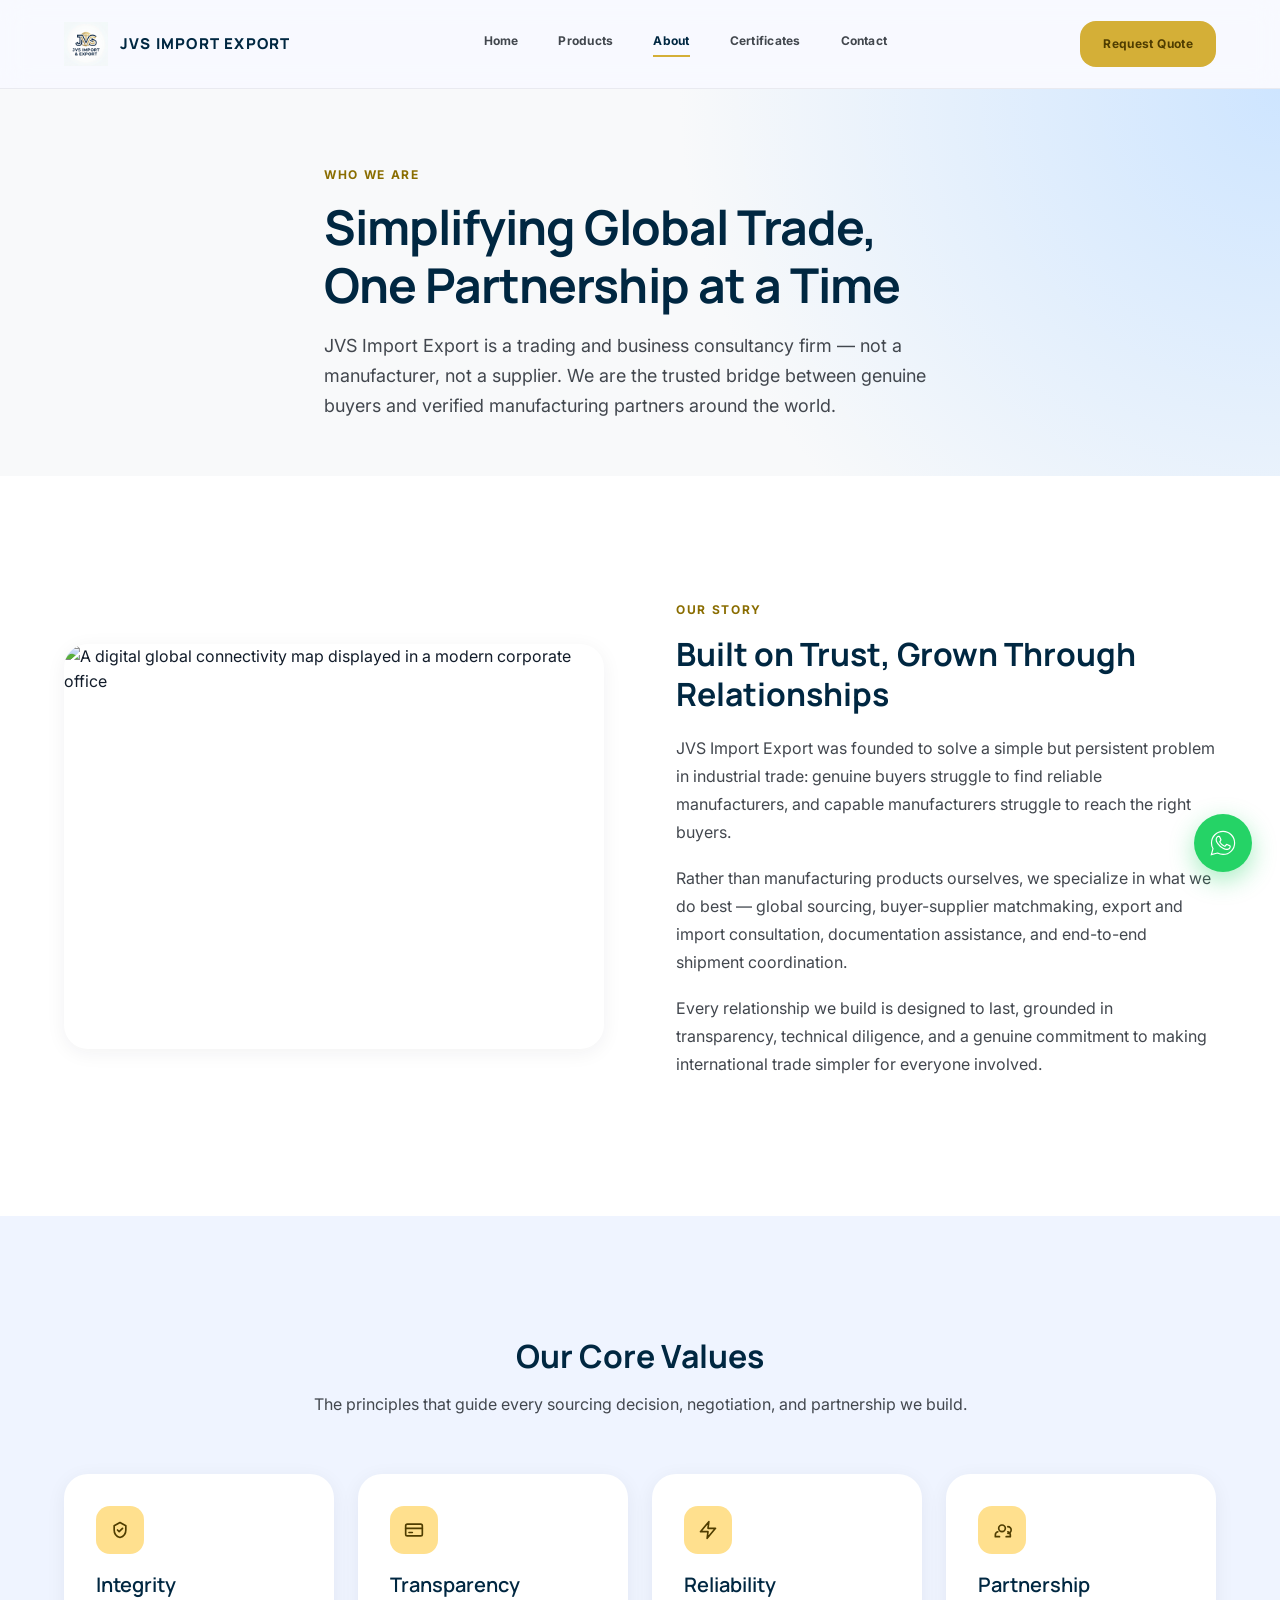
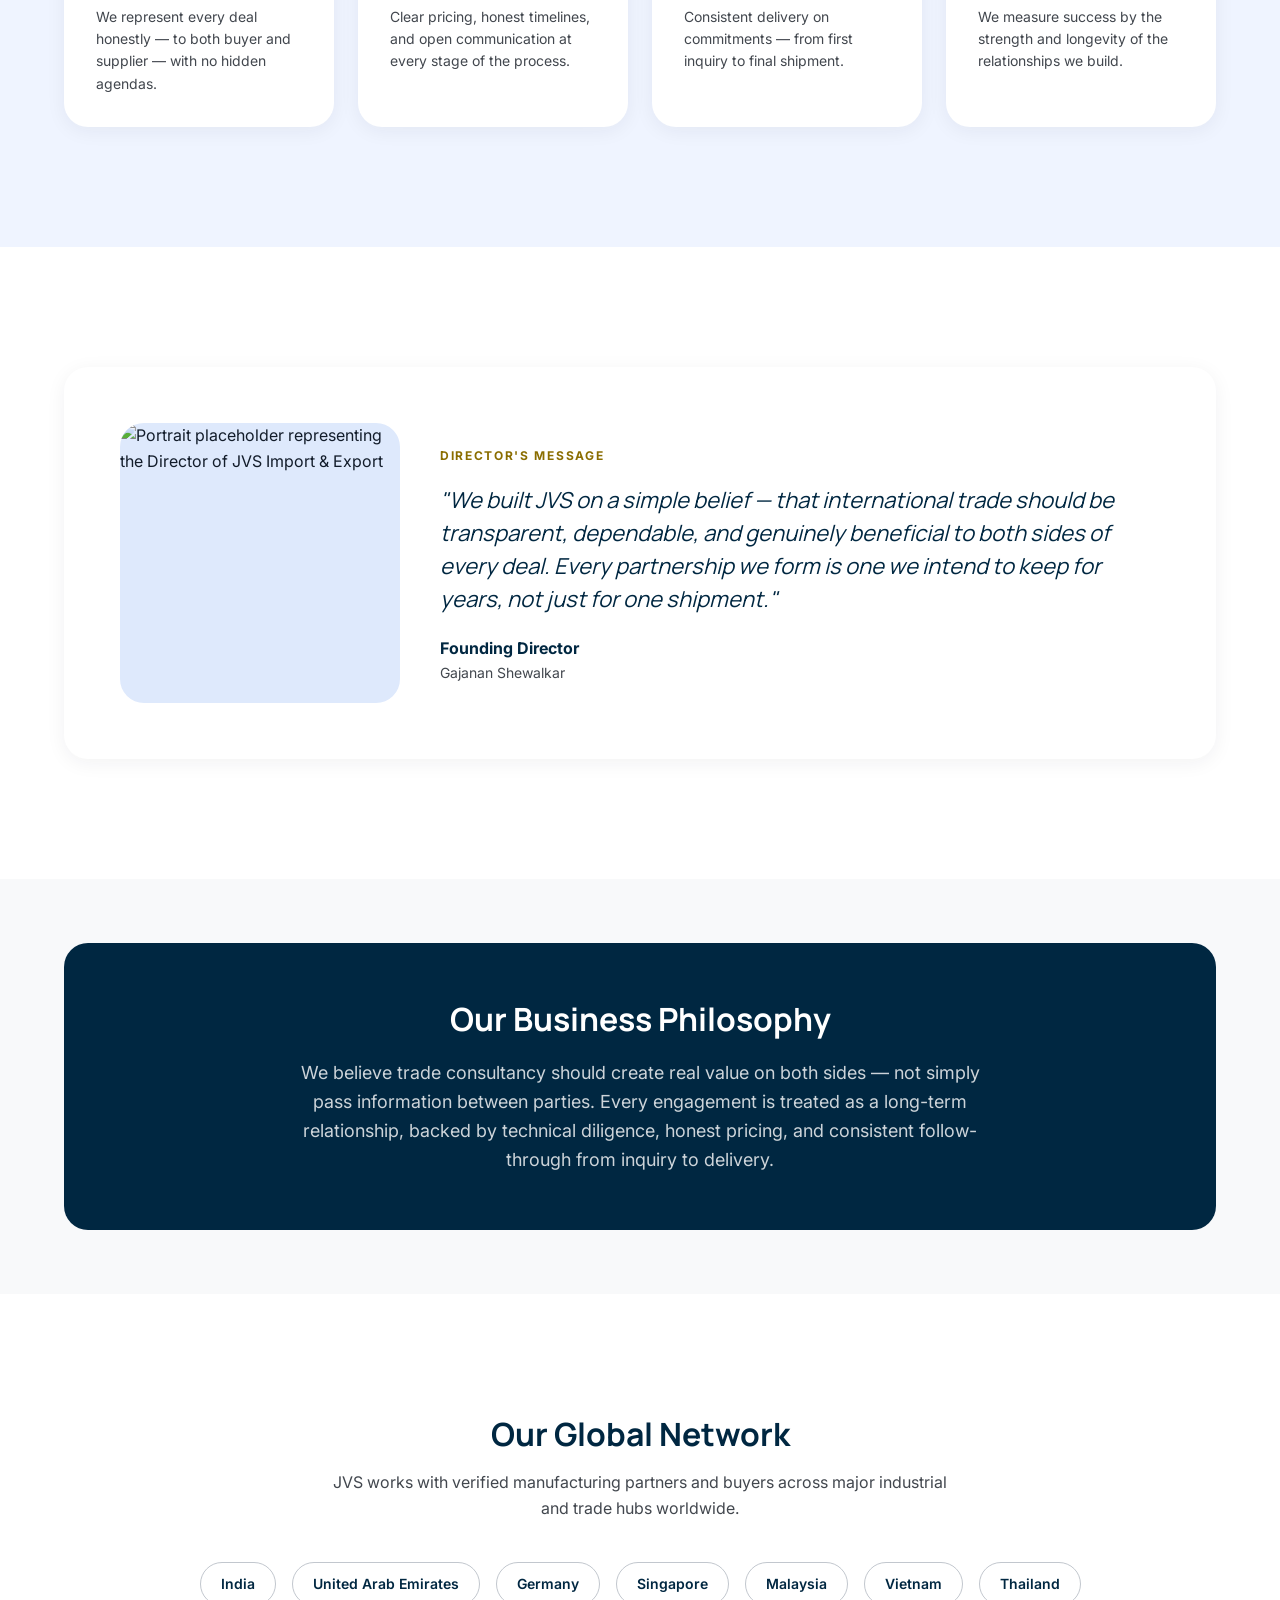
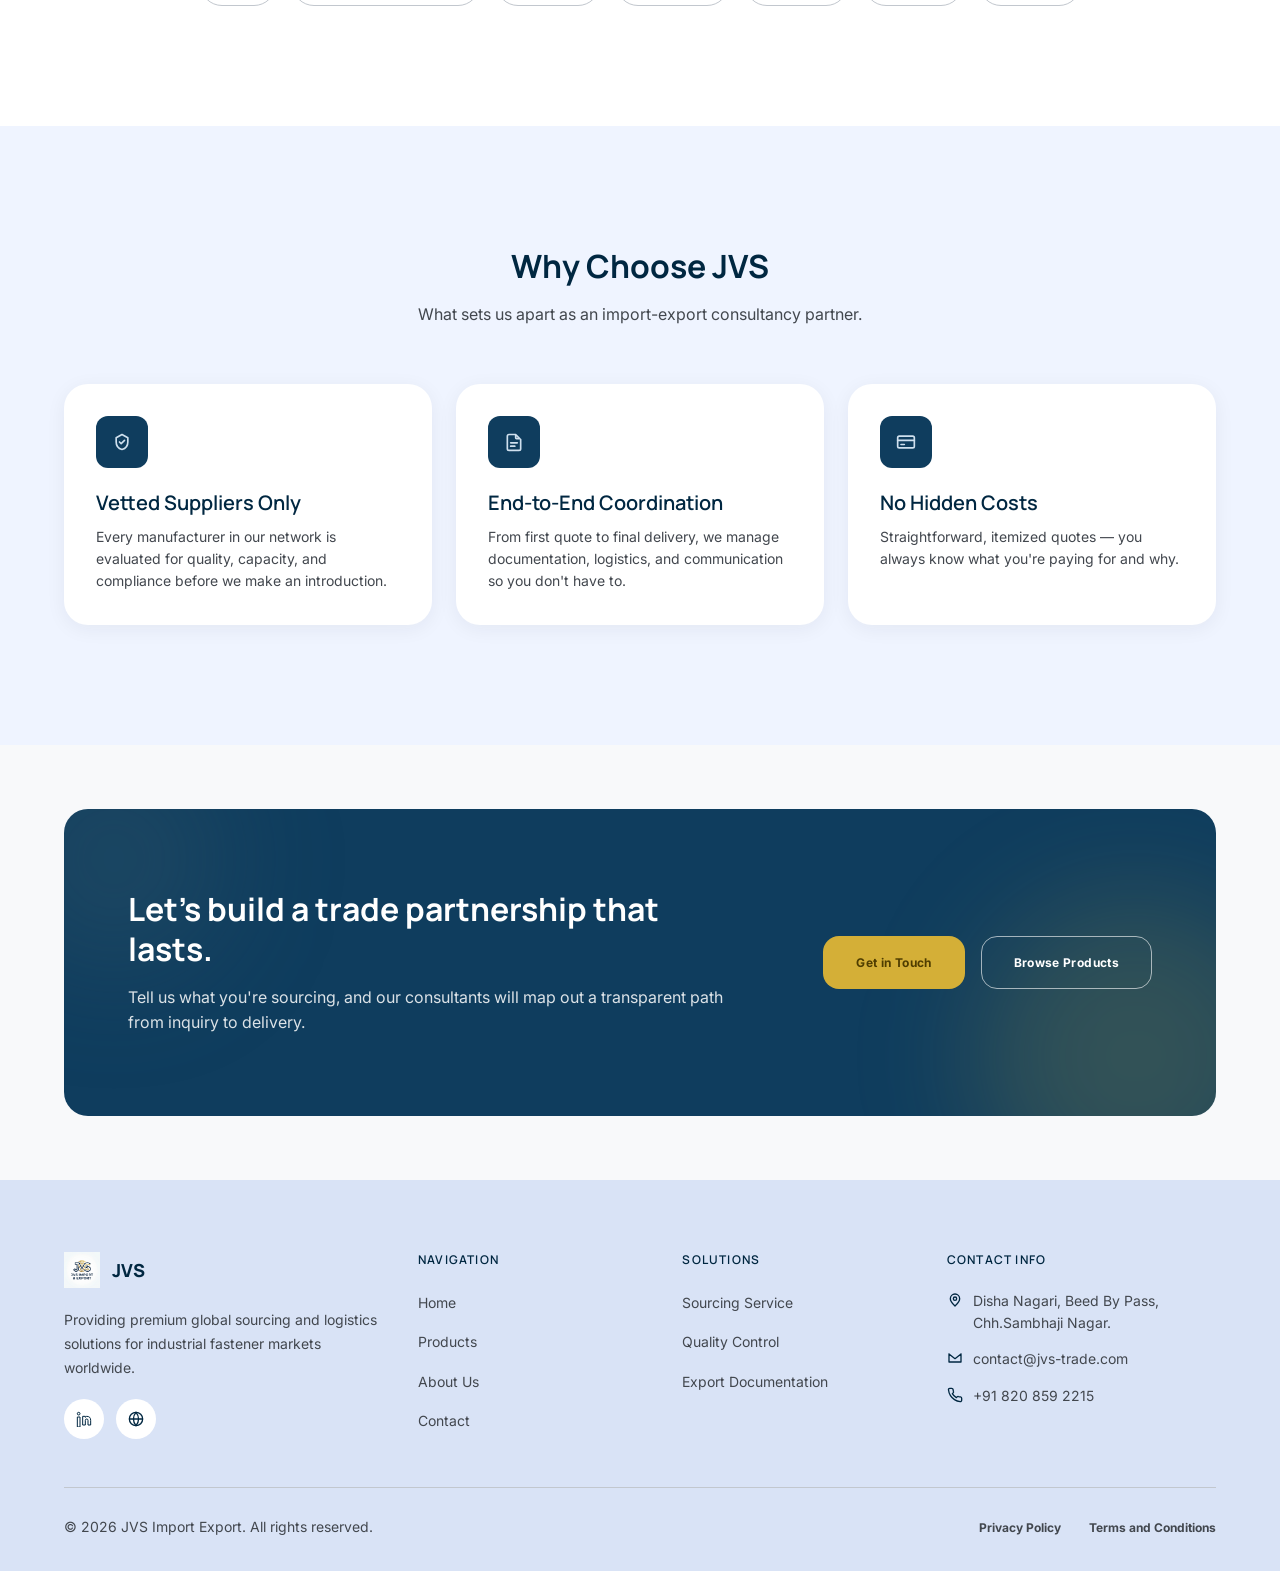
==== about.html @ 144cfc4e "Initial JVS Import Export website" ====
<!DOCTYPE html>
<html lang="en">
<head>
<meta charset="UTF-8">
<meta name="viewport" content="width=device-width, initial-scale=1.0">
<title>About Us | JVS Import Export</title>
<meta name="description" content="Learn about JVS Import Export — an import-export trading and business consultancy firm connecting global buyers with trusted manufacturing suppliers since 2024.">
<meta name="keywords" content="import export consultancy, trade consultancy firm, global sourcing company, buyer supplier matching">
<meta name="author" content="JVS Import Export">

<meta property="og:type" content="website">
<meta property="og:title" content="About JVS Import Export">
<meta property="og:description" content="A trusted middleman connecting genuine buyers with verified manufacturers worldwide.">
<meta property="og:image" content="assets/images/logo.png">
<meta property="og:url" content="https://www.jvsimportexport.com/about.html">

<link rel="icon" type="image/png" href="assets/images/logo.png">
<link rel="canonical" href="https://www.jvsimportexport.com/about.html">

<link rel="preconnect" href="https://fonts.googleapis.com">
<link rel="preconnect" href="https://fonts.gstatic.com" crossorigin>
<link href="https://fonts.googleapis.com/css2?family=Manrope:wght@500;600;700;800&family=Inter:wght@400;500;600;700&display=swap" rel="stylesheet">
<link rel="stylesheet" href="css/style.css">
</head>
<body>

<div class="page-loader" data-page-loader aria-hidden="true">
  <div class="page-loader__mark">
    <img src="assets/images/logo.png" alt="">
    <div class="page-loader__bar"></div>
  </div>
</div>

<a class="skip-link" href="#main-content">Skip to main content</a>

<header class="site-header">
  <div class="nav-wrap">
    <a href="index.html" class="brand" aria-label="JVS Import Export — Home">
      <img src="assets/images/logo.png" alt="JVS Import Export logo" class="brand__logo">
      <span class="brand__name">JVS Import Export</span>
    </a>
    <nav class="main-nav" aria-label="Primary navigation">
      <a href="index.html" class="main-nav__link">Home</a>
      <a href="products.html" class="main-nav__link">Products</a>
      <a href="about.html" class="main-nav__link is-active" aria-current="page">About</a>
      <a href="certificate.html" class="main-nav__link">Certificates</a>
      <a href="contact.html" class="main-nav__link">Contact</a>
    </nav>
    <div class="header-actions">
      <a href="contact.html" class="btn btn--gold btn--sm">Request Quote</a>
      <button class="hamburger" data-nav-toggle aria-expanded="false" aria-controls="mobile-nav" aria-label="Toggle navigation menu">
        <span></span><span></span><span></span>
      </button>
    </div>
  </div>
  <nav id="mobile-nav" class="mobile-nav" data-mobile-nav aria-label="Mobile navigation">
    <a href="index.html" class="mobile-nav__link">Home</a>
    <a href="products.html" class="mobile-nav__link">Products</a>
    <a href="about.html" class="mobile-nav__link">About</a>
    <a href="certificate.html" class="mobile-nav__link">Certificates</a>
    <a href="contact.html" class="mobile-nav__link">Contact</a>
    <a href="contact.html" class="btn btn--gold btn--block mobile-nav__cta">Request Quote</a>
  </nav>
</header>

<main id="main-content">

  <!-- ===================== PAGE HERO ===================== -->
  <section class="page-hero">
    <div class="container page-hero__inner">
      <span class="eyebrow">Who We Are</span>
      <h1>Simplifying Global Trade, One Partnership at a Time</h1>
      <p class="lead">JVS Import Export is a trading and business consultancy firm — not a manufacturer, not a supplier. We are the trusted bridge between genuine buyers and verified manufacturing partners around the world.</p>
    </div>
  </section>

  <!-- ===================== COMPANY STORY ===================== -->
  <section class="section bg-white">
    <div class="container">
      <div class="story-grid">
        <div class="story-grid__media reveal">
          <img src="https://lh3.googleusercontent.com/aida-public/[base64]" alt="A digital global connectivity map displayed in a modern corporate office" loading="lazy" width="600" height="450">
        </div>
        <div class="story-grid__text reveal reveal-delay-1">
          <span class="eyebrow">Our Story</span>
          <h2 style="margin:12px 0 20px;">Built on Trust, Grown Through Relationships</h2>
          <p>JVS Import Export was founded to solve a simple but persistent problem in industrial trade: genuine buyers struggle to find reliable manufacturers, and capable manufacturers struggle to reach the right buyers.</p>
          <p>Rather than manufacturing products ourselves, we specialize in what we do best — global sourcing, buyer-supplier matchmaking, export and import consultation, documentation assistance, and end-to-end shipment coordination.</p>
          <p>Every relationship we build is designed to last, grounded in transparency, technical diligence, and a genuine commitment to making international trade simpler for everyone involved.</p>
        </div>
      </div>
    </div>
  </section>

  <!-- ===================== CORE VALUES ===================== -->
  <section class="section bg-tint">
    <div class="container">
      <div class="section-header reveal">
        <h2>Our Core Values</h2>
        <p>The principles that guide every sourcing decision, negotiation, and partnership we build.</p>
      </div>
      <div class="grid grid-4 values-grid">
        <div class="card value-card reveal">
          <div class="value-card__icon">
            <svg class="icon" viewBox="0 0 24 24"><path d="M9 12l2 2 4-4M12 3l7 4v5c0 4.5-3 8-7 9-4-1-7-4.5-7-9V7l7-4z" stroke-width="2" stroke-linecap="round" stroke-linejoin="round"/></svg>
          </div>
          <h4>Integrity</h4>
          <p>We represent every deal honestly — to both buyer and supplier — with no hidden agendas.</p>
        </div>
        <div class="card value-card reveal reveal-delay-1">
          <div class="value-card__icon">
            <svg class="icon" viewBox="0 0 24 24"><rect x="2" y="5" width="20" height="14" rx="2" stroke-width="2"/><path d="M2 10h20M6 15h4" stroke-width="2" stroke-linecap="round"/></svg>
          </div>
          <h4>Transparency</h4>
          <p>Clear pricing, honest timelines, and open communication at every stage of the process.</p>
        </div>
        <div class="card value-card reveal reveal-delay-2">
          <div class="value-card__icon">
            <svg class="icon" viewBox="0 0 24 24"><path d="M13 2L3 14h9l-1 8 10-12h-9l1-8z" stroke-width="2" stroke-linecap="round" stroke-linejoin="round"/></svg>
          </div>
          <h4>Reliability</h4>
          <p>Consistent delivery on commitments — from first inquiry to final shipment.</p>
        </div>
        <div class="card value-card reveal reveal-delay-3">
          <div class="value-card__icon">
            <svg class="icon" viewBox="0 0 24 24"><path d="M17 20h5v-2a4 4 0 0 0-3-3.87M9 20H4v-2a4 4 0 0 1 3-3.87m5-8.13a4 4 0 1 0 0 8 4 4 0 0 0 0-8zm7 2a4 4 0 0 1 0 8" stroke-width="2" stroke-linecap="round" stroke-linejoin="round"/></svg>
          </div>
          <h4>Partnership</h4>
          <p>We measure success by the strength and longevity of the relationships we build.</p>
        </div>
      </div>
    </div>
  </section>

  <!-- ===================== DIRECTOR'S MESSAGE ===================== -->
  <section class="section bg-white">
    <div class="container">
      <div class="director-panel reveal">
        <div class="director-panel__portrait">
          <img src="https://lh3.googleusercontent.com/aida-public/[base64]" alt="Portrait placeholder representing the Director of JVS Import & Export" loading="lazy" width="280" height="280">
        </div>
        <div>
          <span class="eyebrow">Director's Message</span>
          <blockquote style="margin-top:16px;">"We built JVS on a simple belief — that international trade should be transparent, dependable, and genuinely beneficial to both sides of every deal. Every partnership we form is one we intend to keep for years, not just for one shipment."</blockquote>
          <p class="director-panel__signature">Founding Director</p>
          <p class="director-panel__role">Gajanan Shewalkar</p>
        </div>
      </div>
    </div>
  </section>


  <!-- ===================== BUSINESS PHILOSOPHY ===================== -->
  <section class="section--tight">
    <div class="container">
      <div class="philosophy-panel reveal">
        <h2>Our Business Philosophy</h2>
        <p>We believe trade consultancy should create real value on both sides — not simply pass information between parties. Every engagement is treated as a long-term relationship, backed by technical diligence, honest pricing, and consistent follow-through from inquiry to delivery.</p>
      </div>
    </div>
  </section>

  <!-- ===================== GLOBAL NETWORK ===================== -->
  <section class="section bg-white">
    <div class="container text-center">
      <h2 class="reveal">Our Global Network</h2>
      <p class="reveal reveal-delay-1" style="max-width:640px; margin:16px auto 0;">JVS works with verified manufacturing partners and buyers across major industrial and trade hubs worldwide.</p>
      <div class="network-strip reveal reveal-delay-2">
        <span class="network-chip">India</span>
        <span class="network-chip">United Arab Emirates</span>
        <span class="network-chip">Germany</span>
        <span class="network-chip">Singapore</span>
        <span class="network-chip">Malaysia</span>
        <span class="network-chip">Vietnam</span>
        <span class="network-chip">Thailand</span>
      </div>
    </div>
  </section>

  <!-- ===================== WHY CHOOSE US ===================== -->
  <section class="section bg-tint">
    <div class="container">
      <div class="section-header reveal">
        <h2>Why Choose JVS</h2>
        <p>What sets us apart as an import-export consultancy partner.</p>
      </div>
      <div class="grid grid-3">
        <div class="card service-card reveal">
          <div class="service-card__icon">
            <svg class="icon" viewBox="0 0 24 24"><path d="M9 12l2 2 4-4M12 3l7 4v5c0 4.5-3 8-7 9-4-1-7-4.5-7-9V7l7-4z" stroke-width="2" stroke-linecap="round" stroke-linejoin="round"/></svg>
          </div>
          <h4>Vetted Suppliers Only</h4>
          <p>Every manufacturer in our network is evaluated for quality, capacity, and compliance before we make an introduction.</p>
        </div>
        <div class="card service-card reveal reveal-delay-1">
          <div class="service-card__icon">
            <svg class="icon" viewBox="0 0 24 24"><path d="M14 3v4a1 1 0 0 0 1 1h4M6 3h8l6 6v11a2 2 0 0 1-2 2H6a2 2 0 0 1-2-2V5a2 2 0 0 1 2-2zM8 13h8M8 17h5" stroke-width="2" stroke-linecap="round" stroke-linejoin="round"/></svg>
          </div>
          <h4>End-to-End Coordination</h4>
          <p>From first quote to final delivery, we manage documentation, logistics, and communication so you don't have to.</p>
        </div>
        <div class="card service-card reveal reveal-delay-2">
          <div class="service-card__icon">
            <svg class="icon" viewBox="0 0 24 24"><rect x="2" y="5" width="20" height="14" rx="2" stroke-width="2"/><path d="M2 10h20M6 15h4" stroke-width="2" stroke-linecap="round"/></svg>
          </div>
          <h4>No Hidden Costs</h4>
          <p>Straightforward, itemized quotes — you always know what you're paying for and why.</p>
        </div>
      </div>
    </div>
  </section>

  <!-- ===================== CTA ===================== -->
  <section class="section--tight">
    <div class="container">
      <div class="cta-banner reveal">
        <span class="cta-banner__blob cta-banner__blob--1" aria-hidden="true"></span>
        <span class="cta-banner__blob cta-banner__blob--2" aria-hidden="true"></span>
        <div class="cta-banner__content">
          <h2>Let's build a trade partnership that lasts.</h2>
          <p>Tell us what you're sourcing, and our consultants will map out a transparent path from inquiry to delivery.</p>
        </div>
        <div class="cta-banner__actions">
          <a href="contact.html" class="btn btn--gold">Get in Touch</a>
          <a href="products.html" class="btn btn--outline-light">Browse Products</a>
        </div>
      </div>
    </div>
  </section>

</main>

<footer class="site-footer">
  <div class="container">
    <div class="footer-grid">
      <div class="footer-col">
        <div class="footer-brand">
          <img src="assets/images/logo.png" alt="">
          <span>JVS</span>
        </div>
        <p>Providing premium global sourcing and logistics solutions for industrial fastener markets worldwide.</p>
        <div class="footer-social">
          <a href="https://www.linkedin.com/in/gajanan-shewalkar-560b208b/"
   target="_blank"
   rel="noopener noreferrer"
   aria-label="JVS on LinkedIn">

  <svg class="icon icon--sm" viewBox="0 0 24 24">
    <path d="M16 8a6 6 0 0 1 6 6v7h-4v-7a2 2 0 0 0-4 0v7h-4V8h4v1.5A5.98 5.98 0 0 1 16 8zM2 9h4v15H2zM4 6a2 2 0 1 1 0-4 2 2 0 0 1 0 4z"
          stroke-width="1.5"
          stroke-linejoin="round"/>
  </svg>

</a>
          <a href="#" aria-label="JVS company website">
            <svg class="icon icon--sm" viewBox="0 0 24 24"><circle cx="12" cy="12" r="10" stroke-width="2"/><path d="M2 12h20M12 2a15 15 0 0 1 0 20 15 15 0 0 1 0-20z" stroke-width="2"/></svg>
          </a>
        </div>
      </div>
      <div class="footer-col">
        <h4>Navigation</h4>
        <ul>
          <li><a href="index.html">Home</a></li>
          <li><a href="products.html">Products</a></li>
          <li><a href="about.html">About Us</a></li>
          <li><a href="contact.html">Contact</a></li>
        </ul>
      </div>
      <div class="footer-col">
        <h4>Solutions</h4>
        <ul>
          <li><a href="products.html">Sourcing Service</a></li>
          <li><a href="certificate.html">Quality Control</a></li>
          <li><a href="certificate.html">Export Documentation</a></li>
        </ul>
      </div>
      <div class="footer-col">
        <h4>Contact Info</h4>
        <div class="footer-contact-item">
          <svg class="icon icon--sm" viewBox="0 0 24 24"><path d="M12 21s-7-6.5-7-11a7 7 0 0 1 14 0c0 4.5-7 11-7 11z" stroke-width="2" stroke-linecap="round" stroke-linejoin="round"/><circle cx="12" cy="10" r="2.5" stroke-width="2"/></svg>
          <span>Disha Nagari, Beed By Pass, Chh.Sambhaji Nagar.</span>
        </div>
        <div class="footer-contact-item">
          <svg class="icon icon--sm" viewBox="0 0 24 24"><path d="M3 6l9 7 9-7M3 6v12h18V6" stroke-width="2" stroke-linecap="round" stroke-linejoin="round"/></svg>
          <span>contact@jvs-trade.com</span>
        </div>
        <div class="footer-contact-item">
          <svg class="icon icon--sm" viewBox="0 0 24 24"><path d="M22 16.9v3a2 2 0 0 1-2.2 2 19.8 19.8 0 0 1-8.6-3 19.5 19.5 0 0 1-6-6 19.8 19.8 0 0 1-3-8.7A2 2 0 0 1 4.1 2h3a2 2 0 0 1 2 1.7c.1 1 .3 2 .6 3a2 2 0 0 1-.5 2.1L8 10a16 16 0 0 0 6 6l1.2-1.2a2 2 0 0 1 2.1-.5c1 .3 2 .5 3 .6a2 2 0 0 1 1.7 2z" stroke-width="2" stroke-linecap="round" stroke-linejoin="round"/></svg>
          <span>+91 820 859 2215</span>
        </div>
      </div>
    </div>
    <div class="footer-bottom">
  <p>© <span data-current-year>2026</span> JVS Import Export. All rights reserved.</p>

  <div class="footer-legal-links">
    <a href="assets\documents\JVS_Import_Export_Privacy_Policy.pdf" target="_blank">
      Privacy Policy
    </a>

    <a href="assets\documents\JVS_Import_Export_Terms_and_Conditions.pdf" target="_blank">
      Terms and Conditions
    </a>
  </div>
</div>

<button class="back-to-top" data-back-to-top aria-label="Back to top">
  <svg class="icon" viewBox="0 0 24 24"><path d="M12 19V5M5 12l7-7 7 7" stroke-width="2" stroke-linecap="round" stroke-linejoin="round"/></svg>
</button>

<a href="https://wa.me/8208592215" class="whatsapp-fab" aria-label="Chat with us on WhatsApp" target="_blank" rel="noopener">
  <svg class="icon icon--lg" viewBox="0 0 24 24" fill="currentColor" stroke="none"><path d="M12.04 2C6.58 2 2.13 6.45 2.13 11.91c0 1.75.46 3.45 1.32 4.95L2 22l5.29-1.39a9.87 9.87 0 0 0 4.75 1.21h.01c5.46 0 9.9-4.45 9.9-9.91S17.5 2 12.04 2zm5.9 14.02c-.25.7-1.45 1.34-2 1.42-.51.08-1.15.11-1.86-.12-.43-.14-.98-.32-1.69-.63-2.97-1.28-4.9-4.27-5.05-4.47-.15-.2-1.2-1.6-1.2-3.05 0-1.46.76-2.17 1.03-2.47.27-.3.6-.37.8-.37h.57c.18 0 .43-.07.67.51.25.6.85 2.07.92 2.22.07.15.12.32.02.52-.1.2-.15.32-.3.5-.15.17-.31.39-.44.52-.15.15-.3.31-.13.6.17.3.76 1.25 1.63 2.02 1.12.99 2.06 1.3 2.36 1.45.3.15.47.12.65-.07.18-.2.75-.87.95-1.17.2-.3.4-.25.67-.15.27.1 1.73.81 2.02.96.3.15.5.22.57.35.07.13.07.72-.18 1.42z"/></svg>
</a>

<script src="js/script.js"></script>
</body>
</html>
---- css/style.css ----
/* =========================================================================
   JVS IMPORT & EXPORT — MAIN STYLESHEET
   Author: JVS Development Team
   Description: Handwritten, dependency-free CSS implementing the JVS
   design system (deep navy + gold, editorial corporate aesthetic).
   Structure:
     1. Custom Properties (Design Tokens)
     2. Reset & Base
     3. Typography
     4. Layout Utilities
     5. Buttons
     6. Header / Navigation
     7. Hero
     8. Cards & Sections (shared)
     9. Home page sections
    10. Products page
    11. About page
    12. Certificates page
    13. Contact page
    14. Footer
    15. Animations
    16. Responsive
   ========================================================================= */

/* -------------------------------------------------------------------------
   1. CUSTOM PROPERTIES — DESIGN TOKENS
   ------------------------------------------------------------------------- */
:root {
  /* Brand colors */
  --color-primary: #002741;          /* Deep navy */
  --color-primary-container: #0f3d5e;
  --color-on-primary: #ffffff;
  --color-on-primary-container: #cfe0ee;

  --color-secondary: #45636f;
  --color-secondary-container: #c5e5f4;
  --color-on-secondary-container: #496774;

  --color-tertiary: #8a6d00;         /* Gold (accessible on light bg) */
  --color-tertiary-container: #d4af37; /* Gold accent (brand spec) */
  --color-on-tertiary: #ffffff;
  --color-on-tertiary-container: #4f3d00;

  --color-background: #f8f9fa;
  --color-surface: #f8f9ff;
  --color-surface-container-lowest: #ffffff;
  --color-surface-container-low: #eff4ff;
  --color-surface-container: #e6eeff;
  --color-surface-container-high: #dee9fc;
  --color-surface-container-highest: #d9e3f6;

  --color-on-surface: #121c2a;
  --color-on-surface-variant: #42474e;
  --color-outline: #72777e;
  --color-outline-variant: #c2c7ce;

  --color-success: #1c7c3f;
  --color-error: #ba1a1a;

  /* Typography */
  --font-heading: 'Manrope', 'Poppins', sans-serif;
  --font-body: 'Inter', sans-serif;

  --fs-display-lg: 48px;
  --fs-display-lg-mobile: 36px;
  --fs-headline-md: 32px;
  --fs-headline-sm: 24px;
  --fs-body-lg: 18px;
  --fs-body-md: 16px;
  --fs-body-sm: 14px;
  --fs-label-bold: 12px;

  /* Spacing */
  --space-base: 8px;
  --section-gap: 120px;
  --section-gap-mobile: 64px;
  --gutter: 24px;
  --margin-mobile: 16px;
  --margin-desktop: 64px;
  --container-max: 1280px;

  /* Radius */
  --radius-sm: 0.25rem;
  --radius-md: 0.75rem;
  --radius-lg: 1rem;
  --radius-button: 16px;
  --radius-card: 24px;
  --radius-full: 9999px;

  /* Shadows */
  --shadow-soft: 0 4px 20px rgba(31, 41, 55, 0.06);
  --shadow-lift: 0 12px 32px rgba(31, 41, 55, 0.14);
  --shadow-nav: 0 2px 12px rgba(10, 37, 64, 0.06);

  /* Motion */
  --ease-standard: cubic-bezier(0.4, 0, 0.2, 1);
  --duration-fast: 200ms;
  --duration-base: 350ms;
  --duration-slow: 600ms;

  --header-height: 88px;
  --header-height-scrolled: 68px;
}

/* -------------------------------------------------------------------------
   2. RESET & BASE
   ------------------------------------------------------------------------- */
*, *::before, *::after { box-sizing: border-box; }

html {
  scroll-behavior: smooth;
  -webkit-text-size-adjust: 100%;
}

@media (prefers-reduced-motion: reduce) {
  html { scroll-behavior: auto; }
  *, *::before, *::after {
    animation-duration: 0.01ms !important;
    animation-iteration-count: 1 !important;
    transition-duration: 0.01ms !important;
    scroll-behavior: auto !important;
  }
}

body {
  margin: 0;
  font-family: var(--font-body);
  font-size: var(--fs-body-md);
  line-height: 1.6;
  color: var(--color-on-surface);
  background-color: var(--color-background);
  -webkit-font-smoothing: antialiased;
  -moz-osx-font-smoothing: grayscale;
}

img { max-width: 100%; display: block; }
button { font-family: inherit; cursor: pointer; }
a { color: inherit; text-decoration: none; }
ul, ol { list-style: none; margin: 0; padding: 0; }
input, textarea, select, button { font: inherit; }
h1, h2, h3, h4, h5, h6, p { margin: 0; }
svg { display: block; }

/* Accessible focus ring */
a:focus-visible,
button:focus-visible,
input:focus-visible,
textarea:focus-visible,
select:focus-visible {
  outline: 3px solid var(--color-tertiary-container);
  outline-offset: 2px;
  border-radius: var(--radius-sm);
}

/* Skip link for keyboard users */
.skip-link {
  position: absolute;
  left: -9999px;
  top: 0;
  z-index: 1000;
  background: var(--color-primary);
  color: #fff;
  padding: 12px 20px;
  border-radius: 0 0 8px 0;
  font-weight: 600;
}
.skip-link:focus {
  left: 0;
}

::selection {
  background: var(--color-tertiary-container);
  color: var(--color-on-tertiary-container);
}

/* -------------------------------------------------------------------------
   3. TYPOGRAPHY
   ------------------------------------------------------------------------- */
h1, .h1 {
  font-family: var(--font-heading);
  font-weight: 700;
  font-size: var(--fs-display-lg-mobile);
  line-height: 1.2;
  letter-spacing: -0.02em;
  color: var(--color-primary);
}
h2, .h2 {
  font-family: var(--font-heading);
  font-weight: 700;
  font-size: 28px;
  line-height: 1.25;
  color: var(--color-primary);
}
h3, .h3 {
  font-family: var(--font-heading);
  font-weight: 600;
  font-size: var(--fs-headline-sm);
  line-height: 1.3;
  color: var(--color-primary);
}
h4, .h4 {
  font-family: var(--font-heading);
  font-weight: 600;
  font-size: 20px;
  line-height: 1.3;
  color: var(--color-primary);
}
p { color: var(--color-on-surface-variant); }
.lead {
  font-size: var(--fs-body-lg);
  line-height: 1.65;
}

.eyebrow {
  display: inline-block;
  font-family: var(--font-body);
  font-size: var(--fs-label-bold);
  font-weight: 700;
  letter-spacing: 0.14em;
  text-transform: uppercase;
  color: var(--color-tertiary);
}

.text-center { text-align: center; }
.text-white { color: #fff; }
.text-muted { color: var(--color-on-surface-variant); }
.visually-hidden {
  position: absolute !important;
  width: 1px; height: 1px;
  padding: 0; margin: -1px;
  overflow: hidden;
  clip: rect(0,0,0,0);
  white-space: nowrap;
  border: 0;
}

@media (min-width: 768px) {
  h1, .h1 { font-size: var(--fs-display-lg); }
  h2, .h2 { font-size: var(--fs-headline-md); }
}

/* -------------------------------------------------------------------------
   4. LAYOUT UTILITIES
   ------------------------------------------------------------------------- */
.container {
  width: 100%;
  max-width: var(--container-max);
  margin-inline: auto;
  padding-inline: var(--margin-mobile);
}
@media (min-width: 1024px) {
  .container { padding-inline: var(--margin-desktop); }
}

.section {
  padding-block: var(--section-gap-mobile);
}
@media (min-width: 1024px) {
  .section { padding-block: var(--section-gap); }
}
.section--tight { padding-block: 64px; }

.section-header {
  max-width: 720px;
  margin-inline: auto;
  margin-bottom: 56px;
  text-align: center;
}
.section-header p { margin-top: 16px; }

.grid {
  display: grid;
  gap: var(--gutter);
}
.grid-2 { grid-template-columns: repeat(1, 1fr); }
.grid-3 { grid-template-columns: repeat(1, 1fr); }
.grid-4 { grid-template-columns: repeat(1, 1fr); }
@media (min-width: 640px) {
  .grid-4 { grid-template-columns: repeat(2, 1fr); }
}
@media (min-width: 1024px) {
  .grid-2 { grid-template-columns: repeat(2, 1fr); }
  .grid-3 { grid-template-columns: repeat(3, 1fr); }
  .grid-4 { grid-template-columns: repeat(4, 1fr); }
}

.bg-surface { background-color: var(--color-surface); }
.bg-white { background-color: var(--color-surface-container-lowest); }
.bg-tint { background-color: var(--color-surface-container-low); }
.bg-navy { background-color: var(--color-primary); }

/* -------------------------------------------------------------------------
   5. BUTTONS
   ------------------------------------------------------------------------- */
.btn {
  position: relative;
  display: inline-flex;
  align-items: center;
  justify-content: center;
  gap: 10px;
  padding: 16px 32px;
  border-radius: var(--radius-button);
  font-family: var(--font-body);
  font-size: var(--fs-label-bold);
  font-weight: 700;
  letter-spacing: 0.03em;
  text-transform: none;
  border: 1.5px solid transparent;
  overflow: hidden;
  transition: transform var(--duration-fast) var(--ease-standard),
              box-shadow var(--duration-fast) var(--ease-standard),
              background-color var(--duration-fast) var(--ease-standard),
              opacity var(--duration-fast) var(--ease-standard);
  white-space: nowrap;
}
.btn:active { transform: scale(0.97); }

.btn--primary {
  background-color: var(--color-primary);
  color: #fff;
}
.btn--primary:hover { box-shadow: var(--shadow-lift); transform: translateY(-2px); }

.btn--gold {
  background-color: var(--color-tertiary-container);
  color: var(--color-on-tertiary-container);
}
.btn--gold:hover { box-shadow: var(--shadow-lift); transform: translateY(-2px); opacity: 0.95; }

.btn--outline {
  background-color: transparent;
  color: var(--color-primary);
  border-color: var(--color-primary);
}
.btn--outline:hover { background-color: rgba(0, 39, 65, 0.06); }

.btn--outline-light {
  background-color: transparent;
  color: #fff;
  border-color: rgba(255,255,255,0.6);
}
.btn--outline-light:hover { background-color: rgba(255,255,255,0.12); }

.btn--block { width: 100%; }
.btn--sm { padding: 12px 22px; }
.btn--icon-only { padding: 14px; }

/* Ripple */
.btn .ripple {
  position: absolute;
  border-radius: 50%;
  transform: scale(0);
  animation: ripple-anim 600ms var(--ease-standard);
  background-color: rgba(255,255,255,0.5);
  pointer-events: none;
}
@keyframes ripple-anim {
  to { transform: scale(3); opacity: 0; }
}

.icon {
  width: 20px;
  height: 20px;
  flex-shrink: 0;
  stroke: currentColor;
  fill: none;
}
.icon--sm { width: 16px; height: 16px; }
.icon--lg { width: 28px; height: 28px; }

/* -------------------------------------------------------------------------
   6. HEADER / NAVIGATION
   ------------------------------------------------------------------------- */
.site-header {
  position: sticky;
  top: 0;
  z-index: 500;
  width: 100%;
  background: rgba(248, 249, 255, 0.85);
  backdrop-filter: blur(14px);
  -webkit-backdrop-filter: blur(14px);
  border-bottom: 1px solid rgba(194, 199, 206, 0.3);
  transition: height var(--duration-base) var(--ease-standard),
              box-shadow var(--duration-base) var(--ease-standard);
}
.site-header.is-scrolled {
  box-shadow: var(--shadow-nav);
}

.nav-wrap {
  max-width: var(--container-max);
  margin-inline: auto;
  padding-inline: var(--margin-mobile);
  height: var(--header-height);
  display: flex;
  align-items: center;
  justify-content: space-between;
  gap: 16px;
  transition: height var(--duration-base) var(--ease-standard);
}
.site-header.is-scrolled .nav-wrap { height: var(--header-height-scrolled); }

@media (min-width: 1024px) {
  .nav-wrap { padding-inline: var(--margin-desktop); }
}

.brand {
  display: flex;
  align-items: center;
  gap: 12px;
  flex-shrink: 0;
}
.brand__logo {
  height: 44px;
  width: auto;
  object-fit: contain;
  transition: height var(--duration-base) var(--ease-standard);
}
.site-header.is-scrolled .brand__logo { height: 36px; }
.brand__name {
  display: none;
  font-family: var(--font-heading);
  font-weight: 800;
  font-size: 15px;
  letter-spacing: 0.08em;
  text-transform: uppercase;
  color: var(--color-primary);
}
@media (min-width: 1100px) {
  .brand__name { display: block; }
}

.main-nav {
  display: none;
}
@media (min-width: 900px) {
  .main-nav {
    display: flex;
    align-items: center;
    gap: 40px;
  }
}
.main-nav__link {
  position: relative;
  font-size: var(--fs-label-bold);
  font-weight: 700;
  letter-spacing: 0.02em;
  color: var(--color-on-surface-variant);
  padding-bottom: 6px;
  transition: color var(--duration-fast) var(--ease-standard);
}
.main-nav__link::after {
  content: '';
  position: absolute;
  left: 0; right: 100%;
  bottom: 0;
  height: 2px;
  background-color: var(--color-tertiary-container);
  transition: right var(--duration-base) var(--ease-standard);
}
.main-nav__link:hover { color: var(--color-primary); }
.main-nav__link:hover::after { right: 0; }
.main-nav__link.is-active {
  color: var(--color-primary);
}
.main-nav__link.is-active::after { right: 0; }

.header-actions {
  display: flex;
  align-items: center;
  gap: 12px;
}

.hamburger {
  display: flex;
  flex-direction: column;
  justify-content: center;
  align-items: center;
  gap: 5px;
  width: 44px;
  height: 44px;
  background: transparent;
  border: 1px solid var(--color-outline-variant);
  border-radius: var(--radius-md);
}
@media (min-width: 900px) { .hamburger { display: none; } }
.hamburger span {
  display: block;
  width: 20px;
  height: 2px;
  background-color: var(--color-primary);
  border-radius: 2px;
  transition: transform var(--duration-base) var(--ease-standard),
              opacity var(--duration-base) var(--ease-standard);
}
.hamburger[aria-expanded="true"] span:nth-child(1) { transform: translateY(7px) rotate(45deg); }
.hamburger[aria-expanded="true"] span:nth-child(2) { opacity: 0; }
.hamburger[aria-expanded="true"] span:nth-child(3) { transform: translateY(-7px) rotate(-45deg); }

.mobile-nav {
  position: fixed;
  inset: 0;
  top: var(--header-height-scrolled);
  background: var(--color-surface-container-lowest);
  transform: translateX(100%);
  transition: transform var(--duration-base) var(--ease-standard);
  z-index: 490;
  overflow-y: auto;
  padding: 32px var(--margin-mobile) 48px;
}
.mobile-nav.is-open { transform: translateX(0); }
@media (min-width: 900px) { .mobile-nav { display: none; } }
.mobile-nav__link {
  display: block;
  padding: 18px 4px;
  font-family: var(--font-heading);
  font-size: 22px;
  font-weight: 700;
  color: var(--color-primary);
  border-bottom: 1px solid var(--color-outline-variant);
}
.mobile-nav__cta { margin-top: 28px; }

/* -------------------------------------------------------------------------
   7. HERO
   ------------------------------------------------------------------------- */
.hero {
  position: relative;
  overflow: hidden;
  padding-block: 64px;
  min-height: 640px;
  display: flex;
  align-items: center;
}
.hero__bg {
  position: absolute;
  inset: 0;
  z-index: 0;
  background: linear-gradient(135deg, var(--color-surface) 0%, var(--color-surface-container-low) 55%, rgba(15,61,94,0.06) 100%);
}
.hero__globe {
  position: absolute;
  right: -18%;
  top: 50%;
  transform: translateY(-50%);
  width: 640px;
  height: 640px;
  border-radius: 50%;
  opacity: 0.5;
  background:
    radial-gradient(circle at 30% 30%, rgba(212,175,55,0.18), transparent 45%),
    repeating-radial-gradient(circle, rgba(0,39,65,0.08) 0, rgba(0,39,65,0.08) 1px, transparent 1px, transparent 46px);
  border: 1px dashed rgba(0,39,65,0.15);
  pointer-events: none;
}
.hero__shape {
  position: absolute;
  border-radius: 50%;
  filter: blur(2px);
  opacity: 0.5;
  animation: float 7s ease-in-out infinite;
}
.hero__shape--1 { width: 18px; height: 18px; background: var(--color-tertiary-container); top: 18%; left: 6%; animation-delay: 0s; }
.hero__shape--2 { width: 12px; height: 12px; background: var(--color-primary); top: 68%; left: 12%; animation-delay: 1.2s; }
.hero__shape--3 { width: 24px; height: 24px; border: 2px solid var(--color-tertiary-container); background: transparent; top: 40%; left: 42%; animation-delay: 2.1s; }

@keyframes float {
  0%, 100% { transform: translateY(0); }
  50% { transform: translateY(-18px); }
}

.hero__grid {
  position: relative;
  z-index: 1;
  display: grid;
  grid-template-columns: 1fr;
  gap: var(--gutter);
  align-items: center;
}
@media (min-width: 1024px) {
  .hero__grid { grid-template-columns: 1.1fr 0.9fr; gap: 64px; }
}

.hero__badge {
  display: inline-block;
  padding: 8px 18px;
  margin-bottom: 24px;
  border-radius: var(--radius-full);
  background-color: #ffe08e;
  color: #4f3d00;
  font-size: var(--fs-label-bold);
  font-weight: 700;
  letter-spacing: 0.12em;
  text-transform: uppercase;
}
.hero h1 { margin-bottom: 20px; max-width: 640px; }
.hero h1 .accent { color: var(--color-tertiary); }
.hero p.lead { max-width: 520px; margin-bottom: 36px; }
.hero__cta { display: flex; flex-wrap: wrap; gap: 16px; }

.hero__media { position: relative; display: none; }
@media (min-width: 1024px) { .hero__media { display: block; } }
.hero__media-frame {
  position: relative;
  aspect-ratio: 1/1;
  border-radius: var(--radius-card);
  overflow: hidden;
  box-shadow: var(--shadow-lift);
  transform: rotate(3deg);
}
.hero__media-frame img { width: 100%; height: 100%; object-fit: cover; }
.hero__media-badge {
  position: absolute;
  left: -24px;
  bottom: -28px;
  max-width: 280px;
  background: var(--color-surface-container-lowest);
  padding: 24px;
  border-radius: var(--radius-card);
  box-shadow: var(--shadow-lift);
  transform: rotate(-2deg);
}
.hero__media-badge .badge-row {
  display: flex;
  align-items: center;
  gap: 10px;
  margin-bottom: 8px;
  color: var(--color-primary);
  font-weight: 700;
  font-size: var(--fs-label-bold);
}
.hero__media-badge .badge-row .icon { color: var(--color-tertiary); }
.hero__media-badge p { font-size: var(--fs-body-sm); margin: 0; }

.scroll-indicator {
  position: absolute;
  bottom: 28px;
  left: 50%;
  transform: translateX(-50%);
  display: flex;
  flex-direction: column;
  align-items: center;
  gap: 8px;
  color: var(--color-on-surface-variant);
  font-size: 11px;
  letter-spacing: 0.1em;
  text-transform: uppercase;
  z-index: 1;
}
.scroll-indicator .mouse {
  width: 22px;
  height: 36px;
  border: 2px solid var(--color-outline);
  border-radius: 12px;
  position: relative;
}
.scroll-indicator .mouse::before {
  content: '';
  position: absolute;
  top: 6px;
  left: 50%;
  transform: translateX(-50%);
  width: 4px;
  height: 8px;
  background: var(--color-tertiary-container);
  border-radius: 2px;
  animation: scroll-dot 1.6s ease-in-out infinite;
}
@keyframes scroll-dot {
  0% { opacity: 1; transform: translate(-50%, 0); }
  100% { opacity: 0; transform: translate(-50%, 14px); }
}

/* -------------------------------------------------------------------------
   8. CARDS & SHARED SECTION COMPONENTS
   ------------------------------------------------------------------------- */
.card {
  background-color: var(--color-surface-container-lowest);
  border-radius: var(--radius-card);
  box-shadow: var(--shadow-soft);
  transition: transform var(--duration-base) var(--ease-standard),
              box-shadow var(--duration-base) var(--ease-standard);
}
.card:hover { transform: translateY(-6px); box-shadow: var(--shadow-lift); }

.service-card {
  padding: 32px;
}
.service-card__icon {
  width: 52px;
  height: 52px;
  border-radius: var(--radius-md);
  background-color: var(--color-primary-container);
  color: #cfe0ee;
  display: flex;
  align-items: center;
  justify-content: center;
  margin-bottom: 22px;
  transition: transform var(--duration-base) var(--ease-standard);
}
.service-card:hover .service-card__icon { transform: scale(1.1) rotate(-4deg); }
.service-card h4 { margin-bottom: 10px; }
.service-card p { font-size: var(--fs-body-sm); }

.service-card--dark {
  background-color: var(--color-primary);
  color: #fff;
  padding: 32px;
  display: flex;
  flex-direction: column;
  justify-content: center;
}
.service-card--dark h4 { color: #fff; margin-bottom: 12px; }
.service-card--dark p { color: rgba(255,255,255,0.8); margin-bottom: 20px; font-size: var(--fs-body-sm); }

.industry-card {
  padding: 28px 20px;
  text-align: center;
  border: 1px solid var(--color-outline-variant);
  border-radius: var(--radius-card);
  background-color: var(--color-surface-container-lowest);
  transition: all var(--duration-base) var(--ease-standard);
}
.industry-card:hover {
  border-color: var(--color-tertiary-container);
  transform: translateY(-4px);
  box-shadow: var(--shadow-soft);
}
.industry-card__icon {
  width: 48px; height: 48px;
  margin-inline: auto;
  margin-bottom: 16px;
  color: var(--color-primary);
}
.industry-card h4 { font-size: 17px; }

/* Reveal-on-scroll */
.reveal {
  opacity: 0;
  transform: translateY(32px);
  transition: opacity 700ms var(--ease-standard), transform 700ms var(--ease-standard);
}
.reveal.is-visible {
  opacity: 1;
  transform: translateY(0);
}
.reveal-delay-1 { transition-delay: 90ms; }
.reveal-delay-2 { transition-delay: 180ms; }
.reveal-delay-3 { transition-delay: 270ms; }
.reveal-delay-4 { transition-delay: 360ms; }

/* -------------------------------------------------------------------------
   9. HOME PAGE SECTIONS
   ------------------------------------------------------------------------- */

/* Mission & Vision */
.mv-item { display: flex; gap: 20px; margin-bottom: 32px; }
.mv-item:last-child { margin-bottom: 0; }
.mv-item__icon {
  flex-shrink: 0;
  width: 52px; height: 52px;
  border-radius: 50%;
  display: flex; align-items: center; justify-content: center;
}
.mv-item__icon--blue { background-color: var(--color-secondary-container); color: var(--color-on-secondary-container); }
.mv-item__icon--gold { background-color: #ffe08e; color: #4f3d00; }
.mv-item h3 { margin-bottom: 8px; }
.mv-item p { font-size: var(--fs-body-md); line-height: 1.7; }

.advantage-panel {
  background-color: var(--color-surface);
  border-radius: var(--radius-card);
  box-shadow: var(--shadow-soft);
  padding: 48px 32px;
  text-align: center;
}
.advantage-panel__title {
  font-size: var(--fs-label-bold);
  font-weight: 700;
  letter-spacing: 0.14em;
  text-transform: uppercase;
  color: var(--color-tertiary);
  margin-bottom: 40px;
}
.advantage-flow {
  display: flex;
  flex-direction: column;
  align-items: center;
  gap: 32px;
  position: relative;
}
@media (min-width: 700px) {
  .advantage-flow { flex-direction: row; justify-content: space-between; }
  .advantage-flow::before {
    content: '';
    position: absolute;
    top: 40px; left: 22%; right: 22%;
    height: 0;
    border-top: 2px dashed var(--color-outline-variant);
  }
}
.advantage-node { display: flex; flex-direction: column; align-items: center; gap: 12px; position: relative; z-index: 1; }
.advantage-node__circle {
  width: 80px; height: 80px;
  border-radius: 50%;
  background: #fff;
  border: 1px solid var(--color-outline-variant);
  display: flex; align-items: center; justify-content: center;
  box-shadow: var(--shadow-soft);
  color: var(--color-primary);
}
.advantage-node__circle--brand {
  width: 92px; height: 92px;
  background-color: var(--color-primary);
  border: none;
}
.advantage-node__circle--brand img { height: 40px; filter: brightness(0) invert(1); }
.advantage-node span { font-size: var(--fs-label-bold); font-weight: 700; color: var(--color-primary); }
.advantage-panel__caption {
  margin-top: 40px;
  font-style: italic;
  font-size: var(--fs-body-sm);
}

/* Timeline / Business Process */
.timeline { position: relative; }
.timeline__track {
  display: none;
}
@media (min-width: 1024px) {
  .timeline__track {
    display: block;
    position: absolute;
    top: 32px; left: 0; right: 0;
    height: 2px;
    background-color: var(--color-outline-variant);
  }
}
.timeline__list {
  display: grid;
  grid-template-columns: 1fr;
  gap: 48px;
  position: relative;
  z-index: 1;
}
@media (min-width: 640px) { .timeline__list { grid-template-columns: repeat(2, 1fr); } }
@media (min-width: 1024px) { .timeline__list { grid-template-columns: repeat(4, 1fr); gap: 32px; } }
.timeline__step { text-align: center; }
.timeline__num {
  width: 64px; height: 64px;
  border-radius: 50%;
  background-color: var(--color-primary);
  color: #fff;
  display: flex; align-items: center; justify-content: center;
  font-family: var(--font-heading);
  font-weight: 800;
  font-size: 18px;
  margin: 0 auto 20px;
  box-shadow: var(--shadow-soft);
  border: 4px solid var(--color-background);
}
.timeline__step h5 { margin-bottom: 10px; }
.timeline__step p { font-size: var(--fs-body-sm); }

/* Industries grid uses .industry-card above */

/* Stats Counter */
.stats-band {
  background-color: var(--color-primary);
  border-radius: var(--radius-card);
  padding: 56px 32px;
  display: grid;
  grid-template-columns: repeat(3, 1fr);
  gap: 32px;
  text-align: center;
  align-items: center;
}
@media (min-width: 768px) { .stats-band { grid-template-columns: repeat(3, 1fr); } }
.stat__value {
  font-family: var(--font-heading);
  font-weight: 800;
  font-size: 40px;
  color: #fff;
  display: block;
  margin-bottom: 8px;
}
.stat__label {
  font-size: var(--fs-label-bold);
  letter-spacing: 0.08em;
  text-transform: uppercase;
  color: rgba(255,255,255,0.75);
}

/* Testimonials */
.testimonial-track {
  display: flex;
  gap: var(--gutter);
  overflow-x: auto;
  scroll-snap-type: x mandatory;
  padding-bottom: 12px;
  -ms-overflow-style: none;
  scrollbar-width: thin;
}
.testimonial-card {
  scroll-snap-align: start;
  flex: 0 0 100%;
  padding: 36px;
}
@media (min-width: 700px) { .testimonial-card { flex: 0 0 calc(50% - 12px); } }
@media (min-width: 1024px) { .testimonial-card { flex: 0 0 calc(33.333% - 16px); } }
.testimonial-card__stars { color: var(--color-tertiary-container); margin-bottom: 16px; display: flex; gap: 4px; }
.testimonial-card p.quote { font-size: var(--fs-body-md); font-style: italic; margin-bottom: 24px; }
.testimonial-card__author { display: flex; align-items: center; gap: 12px; }
.testimonial-card__avatar {
  width: 44px; height: 44px;
  border-radius: 50%;
  background: var(--color-secondary-container);
  color: var(--color-on-secondary-container);
  display: flex; align-items: center; justify-content: center;
  font-family: var(--font-heading);
  font-weight: 700;
}
.testimonial-card__author strong { display: block; font-size: var(--fs-body-sm); color: var(--color-primary); }
.testimonial-card__author span { font-size: 12px; color: var(--color-on-surface-variant); }
.testimonial-dots { display: flex; justify-content: center; gap: 8px; margin-top: 24px; }
.testimonial-dots button {
  width: 8px; height: 8px; border-radius: 50%;
  background: var(--color-outline-variant);
  border: none; padding: 0;
}
.testimonial-dots button.is-active { background: var(--color-tertiary-container); width: 24px; border-radius: 4px; }

/* CTA banner */
.cta-banner {
  position: relative;
  overflow: hidden;
  background-color: var(--color-primary-container);
  border-radius: var(--radius-card);
  padding: 56px 32px;
  display: flex;
  flex-direction: column;
  gap: 32px;
  text-align: center;
}
@media (min-width: 1024px) {
  .cta-banner {
    flex-direction: row;
    align-items: center;
    justify-content: space-between;
    text-align: left;
    padding: 80px 64px;
  }
}
.cta-banner__content { position: relative; z-index: 1; max-width: 620px; }
.cta-banner h2 { color: #fff; margin-bottom: 16px; }
.cta-banner p { color: rgba(255,255,255,0.85); }
.cta-banner__actions { position: relative; z-index: 1; display: flex; flex-wrap: wrap; gap: 16px; justify-content: center; }
@media (min-width: 1024px) { .cta-banner__actions { justify-content: flex-start; } }
.cta-banner__blob {
  position: absolute;
  border-radius: 50%;
  filter: blur(60px);
  pointer-events: none;
}
.cta-banner__blob--1 { width: 320px; height: 320px; right: -80px; bottom: -100px; background: rgba(212,175,55,0.18); }
.cta-banner__blob--2 { width: 220px; height: 220px; left: -60px; top: -60px; background: rgba(69,99,111,0.25); }

/* -------------------------------------------------------------------------
   10. PRODUCTS PAGE
   ------------------------------------------------------------------------- */
.catalog-toolbar {
  background-color: var(--color-surface-container-low);
  border-radius: 32px;
  padding: 40px;
  display: flex;
  flex-direction: column;
  gap: 32px;
  margin-bottom: 56px;
}
@media (min-width: 900px) {
  .catalog-toolbar { flex-direction: row; align-items: flex-end; justify-content: space-between; }
}
.catalog-toolbar__intro { max-width: 640px; }
.catalog-toolbar__intro h1 { margin-bottom: 12px; }
.search-field {
  position: relative;
  margin-top: 24px;
  max-width: 520px;
}
.search-field input {
  width: 100%;
  padding: 16px 20px 16px 48px;
  border-radius: 18px;
  border: 1px solid var(--color-outline-variant);
  background-color: var(--color-surface-container-lowest);
  transition: box-shadow var(--duration-fast) var(--ease-standard), border-color var(--duration-fast) var(--ease-standard);
}
.search-field input:focus {
  border-color: var(--color-primary);
  box-shadow: 0 0 0 4px rgba(0,39,65,0.08);
  outline: none;
}
.search-field .icon {
  position: absolute;
  left: 16px; top: 50%;
  transform: translateY(-50%);
  color: var(--color-outline);
}
.toolbar-actions { display: flex; gap: 12px; flex-wrap: wrap; }
.chip-btn {
  display: inline-flex;
  align-items: center;
  gap: 8px;
  padding: 12px 20px;
  border-radius: var(--radius-md);
  border: 1px solid var(--color-outline-variant);
  background-color: var(--color-surface-container-highest);
  font-size: var(--fs-label-bold);
  font-weight: 700;
  color: var(--color-on-surface);
  transition: background-color var(--duration-fast) var(--ease-standard);
}
.chip-btn:hover { background-color: var(--color-surface-container-high); }
.chip-btn.is-active { background-color: var(--color-primary); color: #fff; border-color: var(--color-primary); }

.filter-bar {
  display: flex;
  flex-wrap: wrap;
  gap: 10px;
  margin-bottom: 40px;
}

.product-card {
  border-radius: 32px;
  overflow: hidden;
  background-color: var(--color-surface-container-lowest);
  box-shadow: var(--shadow-soft);
  border: 1px solid rgba(194,199,206,0.15);
  display: flex;
  flex-direction: column;
  transition: transform var(--duration-base) var(--ease-standard), box-shadow var(--duration-base) var(--ease-standard);
}
.product-card:hover { transform: translateY(-6px); box-shadow: var(--shadow-lift); }
.product-card__media {
  position: relative;
  height: 240px;
  overflow: hidden;
}
.product-card__media img {
  width: 100%; height: 100%; object-fit: cover;
  transition: transform 700ms var(--ease-standard);
}
.product-card:hover .product-card__media img { transform: scale(1.1); }
.product-card__tags {
  position: absolute;
  top: 16px; left: 16px;
  display: flex; flex-direction: column; gap: 8px;
}
.tag-pill {
  display: inline-flex;
  align-items: center;
  gap: 6px;
  padding: 6px 12px;
  border-radius: var(--radius-full);
  font-size: 11px;
  font-weight: 700;
  backdrop-filter: blur(8px);
}
.tag-pill--gold { background: rgba(212,175,55,0.18); color: #4f3d00; border: 1px solid rgba(212,175,55,0.35); }
.tag-pill--navy { background: rgba(0,39,65,0.12); color: var(--color-primary); border: 1px solid rgba(0,39,65,0.2); }

.product-card__body { padding: 32px; display: flex; flex-direction: column; flex: 1; }
.product-card__body h2 { font-size: var(--fs-headline-sm); margin-bottom: 8px; }
.product-card__desc { font-size: var(--fs-body-sm); margin-bottom: 24px; display: -webkit-box; -webkit-line-clamp: 2; -webkit-box-orient: vertical; overflow: hidden; }
.product-card__specs {
  display: grid;
  grid-template-columns: repeat(2, 1fr);
  gap: 16px;
  margin-bottom: 28px;
}
.product-card__specs dt {
  font-size: 10px;
  text-transform: uppercase;
  letter-spacing: 0.1em;
  color: var(--color-outline);
  margin-bottom: 4px;
}
.product-card__specs dd {
  font-size: var(--fs-body-sm);
  font-weight: 600;
  color: var(--color-on-surface);
  margin: 0;
}
.product-card__actions {
  margin-top: auto;
  padding-top: 24px;
  border-top: 1px solid rgba(194,199,206,0.3);
  display: flex;
  gap: 12px;
}
.product-card__actions .btn--primary { flex: 1; }

.bento-grid {
  display: grid;
  grid-template-columns: 1fr;
  gap: var(--gutter);
}
@media (min-width: 1024px) { .bento-grid { grid-template-columns: 2fr 1fr; } }
.bento-panel {
  border-radius: 40px;
  padding: 48px;
  position: relative;
  overflow: hidden;
}
.bento-panel--dark {
  background-color: var(--color-primary);
  color: #fff;
  display: flex; flex-direction: column; justify-content: center; gap: 20px;
}
.bento-panel--dark h3 { color: #fff; font-size: 30px; max-width: 420px; }
.bento-panel--dark p { color: rgba(255,255,255,0.75); max-width: 380px; }
.bento-panel--light {
  background-color: var(--color-surface-container);
  border: 1px solid var(--color-outline-variant);
  display: flex; flex-direction: column; justify-content: space-between; gap: 20px;
}
.bento-panel--light .icon { width: 44px; height: 44px; color: var(--color-tertiary); }
.bento-panel--light a { color: var(--color-primary); font-weight: 700; border-bottom: 1px solid var(--color-primary); padding-bottom: 2px; display: inline-block; width: fit-content; }
.bento-ring {
  position: absolute;
  right: -12%; top: -18%;
  width: 420px; height: 420px;
  border-radius: 50%;
  border: 48px solid rgba(255,255,255,0.08);
}

.load-more-wrap { display: flex; justify-content: center; margin-top: 56px; }
.load-more-btn {
  display: inline-flex;
  align-items: center;
  gap: 10px;
  padding: 16px 32px;
  border-radius: var(--radius-full);
  background-color: var(--color-surface-container-highest);
  color: var(--color-primary);
  font-weight: 700;
  font-size: var(--fs-label-bold);
  border: none;
  transition: background-color var(--duration-base) var(--ease-standard), color var(--duration-base) var(--ease-standard);
}
.load-more-btn:hover { background-color: var(--color-primary); color: #fff; }
.load-more-btn .icon { transition: transform 600ms var(--ease-standard); }
.load-more-btn:hover .icon { transform: rotate(180deg); }
.load-more-btn.is-loading .icon { animation: spin 800ms linear infinite; }
@keyframes spin { to { transform: rotate(360deg); } }

.pagination {
  display: flex;
  justify-content: center;
  gap: 8px;
  margin-top: 32px;
}
.pagination button {
  width: 40px; height: 40px;
  border-radius: 10px;
  border: 1px solid var(--color-outline-variant);
  background: #fff;
  font-weight: 600;
  color: var(--color-on-surface);
}
.pagination button.is-active { background: var(--color-primary); color: #fff; border-color: var(--color-primary); }

.empty-state {
  text-align: center;
  padding: 64px 24px;
  grid-column: 1 / -1;
}
.empty-state .icon { width: 56px; height: 56px; color: var(--color-outline); margin: 0 auto 16px; }

/* -------------------------------------------------------------------------
   11. ABOUT PAGE
   ------------------------------------------------------------------------- */
.page-hero {
  position: relative;
  padding-block: 72px 56px;
  overflow: hidden;
}
.page-hero::before {
  content: '';
  position: absolute;
  inset: 0;
  z-index: -1;
  background: radial-gradient(circle at top right, #cee5ff 0%, transparent 45%);
}
.page-hero__inner { max-width: 760px; }
.page-hero .eyebrow { margin-bottom: 14px; }
.page-hero h1 { margin-bottom: 18px; }

.story-grid {
  display: grid;
  grid-template-columns: 1fr;
  gap: 48px;
  align-items: center;
}
@media (min-width: 1024px) { .story-grid { grid-template-columns: 1fr 1fr; gap: 72px; } }
.story-grid__media {
  border-radius: var(--radius-card);
  overflow: hidden;
  box-shadow: var(--shadow-soft);
}
.story-grid__media img { width: 100%; height: 100%; object-fit: cover; aspect-ratio: 4/3; }
.story-grid__text p { margin-bottom: 18px; line-height: 1.75; }

.values-grid { margin-top: 8px; }
.value-card {
  padding: 32px;
  text-align: left;
}
.value-card__icon {
  width: 48px; height: 48px;
  border-radius: 14px;
  background-color: #ffe08e;
  color: #4f3d00;
  display: flex; align-items: center; justify-content: center;
  margin-bottom: 18px;
}
.value-card h4 { margin-bottom: 8px; }
.value-card p { font-size: var(--fs-body-sm); }

.director-panel {
  display: grid;
  grid-template-columns: 1fr;
  gap: 40px;
  background-color: var(--color-surface-container-lowest);
  border-radius: var(--radius-card);
  box-shadow: var(--shadow-soft);
  padding: 40px;
  align-items: center;
}
@media (min-width: 900px) { .director-panel { grid-template-columns: 280px 1fr; padding: 56px; } }
.director-panel__portrait {
  width: 100%;
  aspect-ratio: 1/1;
  border-radius: var(--radius-card);
  overflow: hidden;
  background-color: var(--color-surface-container-high);
}
.director-panel__portrait img { width: 100%; height: 100%; object-fit: cover; }
.director-panel blockquote {
  font-family: var(--font-heading);
  font-size: 22px;
  line-height: 1.5;
  color: var(--color-primary);
  margin: 0 0 20px;
  font-style: italic;
}
.director-panel__signature { font-weight: 700; color: var(--color-primary); }
.director-panel__role { font-size: var(--fs-body-sm); color: var(--color-on-surface-variant); }

.about-timeline {
  position: relative;
  max-width: 760px;
  margin-inline: auto;
  padding-left: 32px;
  border-left: 2px solid var(--color-outline-variant);
}
.about-timeline__item { position: relative; padding-bottom: 48px; }
.about-timeline__item:last-child { padding-bottom: 0; }
.about-timeline__dot {
  position: absolute;
  left: -41px; top: 2px;
  width: 18px; height: 18px;
  border-radius: 50%;
  background-color: var(--color-tertiary-container);
  border: 3px solid var(--color-background);
  box-shadow: 0 0 0 2px var(--color-tertiary-container);
}
.about-timeline__year {
  display: inline-block;
  font-family: var(--font-heading);
  font-weight: 800;
  color: var(--color-primary);
  margin-bottom: 6px;
}
.about-timeline__item p { font-size: var(--fs-body-sm); }

.philosophy-panel {
  background-color: var(--color-primary);
  border-radius: var(--radius-card);
  padding: 56px 40px;
  color: #fff;
  text-align: center;
}
.philosophy-panel h2 { color: #fff; margin-bottom: 20px; }
.philosophy-panel p { color: rgba(255,255,255,0.8); max-width: 720px; margin-inline: auto; font-size: var(--fs-body-lg); }

.network-strip {
  display: flex;
  flex-wrap: wrap;
  gap: 16px;
  justify-content: center;
  margin-top: 40px;
}
.network-chip {
  padding: 10px 20px;
  border-radius: var(--radius-full);
  background-color: var(--color-surface-container-lowest);
  border: 1px solid var(--color-outline-variant);
  font-size: var(--fs-body-sm);
  font-weight: 600;
  color: var(--color-primary);
}

/* -------------------------------------------------------------------------
   12. CERTIFICATES PAGE
   ------------------------------------------------------------------------- */
.cert-grid {
  display: grid;
  grid-template-columns: repeat(2, 1fr);
  gap: var(--gutter);
}
@media (min-width: 768px) { .cert-grid { grid-template-columns: repeat(3, 1fr); } }
@media (min-width: 1100px) { .cert-grid { grid-template-columns: repeat(4, 1fr); } }

.cert-card {
  border-radius: var(--radius-card);
  overflow: hidden;
  background-color: var(--color-surface-container-lowest);
  box-shadow: var(--shadow-soft);
  cursor: pointer;
  position: relative;
  transition: transform var(--duration-base) var(--ease-standard), box-shadow var(--duration-base) var(--ease-standard);
  border: none;
  padding: 0;
  text-align: left;
  width: 100%;
}
.cert-card:hover { transform: translateY(-6px); box-shadow: var(--shadow-lift); }
.cert-card__media { aspect-ratio: 3/4; overflow: hidden; background-color: var(--color-surface-container-high); position: relative; }
.cert-card__media img {
  width: 100%; height: 100%; object-fit: cover;
  transition: transform var(--duration-slow) var(--ease-standard);
}
.cert-card:hover .cert-card__media img { transform: scale(1.08); }
.cert-card__overlay {
  position: absolute; inset: 0;
  background: linear-gradient(to top, rgba(0,39,65,0.75), transparent 60%);
  display: flex;
  align-items: flex-end;
  padding: 16px;
  opacity: 0;
  transition: opacity var(--duration-base) var(--ease-standard);
}
.cert-card:hover .cert-card__overlay,
.cert-card:focus-visible .cert-card__overlay { opacity: 1; }
.cert-card__overlay span {
  color: #fff;
  font-size: var(--fs-body-sm);
  font-weight: 700;
  display: flex;
  align-items: center;
  gap: 6px;
}
.cert-card__caption { padding: 16px 18px; }
.cert-card__caption h4 { font-size: 15px; margin-bottom: 4px; }
.cert-card__caption span { font-size: 12px; color: var(--color-on-surface-variant); }

.cert-placeholder {
  border: 2px dashed var(--color-outline-variant);
  border-radius: var(--radius-card);
  display: flex;
  flex-direction: column;
  align-items: center;
  justify-content: center;
  gap: 12px;
  aspect-ratio: 3/4;
  color: var(--color-outline);
  text-align: center;
  padding: 24px;
}
.cert-placeholder .icon { width: 36px; height: 36px; }
.cert-placeholder span { font-size: var(--fs-body-sm); font-weight: 600; }

/* Lightbox */
.lightbox {
  position: fixed;
  inset: 0;
  z-index: 900;
  background: rgba(2, 10, 20, 0.9);
  display: none;
  align-items: center;
  justify-content: center;
  padding: 24px;
}
.lightbox.is-open { display: flex; }
.lightbox__inner {
  position: relative;
  max-width: 720px;
  width: 100%;
  background: var(--color-surface-container-lowest);
  border-radius: var(--radius-card);
  overflow: hidden;
  transform: scale(0.94);
  opacity: 0;
  animation: lightbox-in var(--duration-base) var(--ease-standard) forwards;
}
@keyframes lightbox-in { to { transform: scale(1); opacity: 1; } }
.lightbox__img-wrap { max-height: 70vh; overflow: hidden; background: var(--color-surface-container-high); }
.lightbox__img-wrap img { width: 100%; height: 100%; object-fit: contain; max-height: 70vh; }
.lightbox__meta { padding: 24px 28px; display: flex; align-items: center; justify-content: space-between; gap: 16px; flex-wrap: wrap; }
.lightbox__meta h3 { margin-bottom: 4px; }
.lightbox__close {
  position: absolute;
  top: 16px; right: 16px;
  width: 40px; height: 40px;
  border-radius: 50%;
  background: rgba(0,0,0,0.5);
  color: #fff;
  border: none;
  display: flex; align-items: center; justify-content: center;
  z-index: 2;
}
.lightbox__nav {
  position: absolute;
  top: 50%;
  transform: translateY(-50%);
  width: 44px; height: 44px;
  border-radius: 50%;
  background: rgba(0,0,0,0.4);
  color: #fff;
  border: none;
  display: flex; align-items: center; justify-content: center;
  z-index: 2;
}
.lightbox__nav--prev { left: 16px; }
.lightbox__nav--next { right: 16px; }

/* -------------------------------------------------------------------------
   13. CONTACT PAGE
   ------------------------------------------------------------------------- */
.contact-grid {
  display: grid;
  grid-template-columns: 1fr;
  gap: 48px;
}
@media (min-width: 1024px) { .contact-grid { grid-template-columns: 4fr 8fr; gap: var(--gutter); } }

.presence-list { display: flex; flex-direction: column; gap: 28px; }
.presence-list h2 { border-bottom: 1px solid var(--color-outline-variant); padding-bottom: 16px; margin-bottom: 4px; }
.presence-item { display: flex; gap: 16px; }
.presence-item__icon {
  flex-shrink: 0;
  width: 48px; height: 48px;
  border-radius: 14px;
  background-color: var(--color-primary-container);
  color: #cfe0ee;
  display: flex; align-items: center; justify-content: center;
  transition: background-color var(--duration-base) var(--ease-standard), color var(--duration-base) var(--ease-standard);
}
.presence-item:hover .presence-item__icon { background-color: var(--color-tertiary-container); color: var(--color-on-tertiary-container); }
.presence-item h3 { font-size: var(--fs-label-bold); text-transform: uppercase; letter-spacing: 0.04em; margin-bottom: 4px; }
.presence-item p { font-size: var(--fs-body-md); margin: 0; }
.presence-item .whatsapp-number { color: var(--color-tertiary); font-weight: 700; }

.map-placeholder {
  border-radius: 24px;
  overflow: hidden;
  height: 220px;
  position: relative;
  box-shadow: var(--shadow-soft);
}
.map-placeholder img { width: 100%; height: 100%; object-fit: cover; filter: grayscale(0.4); opacity: 0.85; }
.map-placeholder__pin {
  position: absolute;
  bottom: 16px; left: 16px;
  background: var(--color-surface-container-lowest);
  padding: 8px 14px;
  border-radius: 10px;
  display: flex; align-items: center; gap: 8px;
  font-size: var(--fs-label-bold);
  font-weight: 700;
  border: 1px solid var(--color-outline-variant);
}
.map-placeholder__pin .dot {
  width: 8px; height: 8px; border-radius: 50%;
  background-color: var(--color-tertiary-container);
  animation: pulse-dot 1.8s ease-in-out infinite;
}

@keyframes pulse-dot { 0%,100% { opacity: 1; } 50% { opacity: 0.3; } }

.contact-form-panel {
  background-color: var(--color-surface-container-lowest);
  border-radius: 32px;
  box-shadow: var(--shadow-soft);
  border: 1px solid rgba(194,199,206,0.2);
  border-left: 4px solid var(--color-tertiary);
  padding: 40px 32px;
}
@media (min-width: 700px) { .contact-form-panel { padding: 56px; } }
.contact-form-panel h2 { margin-bottom: 8px; }
.contact-form-panel > p { margin-bottom: 36px; }

.form-grid {
  display: grid;
  grid-template-columns: 1fr;
  gap: 22px;
}
@media (min-width: 700px) { .form-grid { grid-template-columns: 1fr 1fr; } }
.form-field { display: flex; flex-direction: column; gap: 8px; }
.form-field--full { grid-column: 1 / -1; }
.form-field label {
  font-size: var(--fs-label-bold);
  font-weight: 700;
  color: var(--color-on-surface-variant);
  padding-inline: 2px;
}
.form-field input,
.form-field select,
.form-field textarea {
  background-color: var(--color-surface);
  border: 1px solid var(--color-outline-variant);
  border-radius: 14px;
  padding: 15px 18px;
  transition: border-color var(--duration-fast) var(--ease-standard), box-shadow var(--duration-fast) var(--ease-standard);
  color: var(--color-on-surface);
  width: 100%;
}
.form-field input:focus,
.form-field select:focus,
.form-field textarea:focus {
  border-color: var(--color-primary);
  box-shadow: 0 0 0 4px rgba(0,39,65,0.08);
  outline: none;
}
.form-field textarea { resize: vertical; min-height: 130px; }
.form-field .error-msg {
  font-size: 12px;
  color: var(--color-error);
  min-height: 16px;
}
.form-field.has-error input,
.form-field.has-error select,
.form-field.has-error textarea {
  border-color: var(--color-error);
}
.form-consent { font-size: var(--fs-body-sm); text-align: center; margin-top: 16px; }
.form-consent a { color: var(--color-primary); text-decoration: underline; }
.form-status {
  margin-top: 16px;
  text-align: center;
  font-size: var(--fs-body-sm);
  font-weight: 600;
  min-height: 20px;
}
.form-status.is-success { color: var(--color-success); }

.connectivity-showcase {
  position: relative;
  border-radius: 40px;
  overflow: hidden;
  box-shadow: var(--shadow-lift);
  aspect-ratio: 16/9;
}
@media (min-width: 900px) { .connectivity-showcase { aspect-ratio: 21/9; } }
.connectivity-showcase img { width: 100%; height: 100%; object-fit: cover; }
.connectivity-showcase__overlay {
  position: absolute; inset: 0;
  background: linear-gradient(to top, rgba(0,39,65,0.55), transparent 60%);
}
.connectivity-showcase__stats {
  position: absolute;
  bottom: 32px; left: 32px; right: 32px;
  display: flex;
  flex-wrap: wrap;
  gap: 32px;
  justify-content: center;
}
.connectivity-showcase__stats .stat__value { font-size: 32px; }

.faq-list { max-width: 820px; margin-inline: auto; }
.faq-item {
  border-bottom: 1px solid var(--color-outline-variant);
}
.faq-item__q {
  width: 100%;
  display: flex;
  align-items: center;
  justify-content: space-between;
  gap: 16px;
  padding: 24px 4px;
  background: none;
  border: none;
  text-align: left;
  font-family: var(--font-heading);
  font-weight: 700;
  font-size: 17px;
  color: var(--color-primary);
}
.faq-item__q .icon { transition: transform var(--duration-base) var(--ease-standard); flex-shrink: 0; }
.faq-item[data-open="true"] .faq-item__q .icon { transform: rotate(45deg); }
.faq-item__a {
  max-height: 0;
  overflow: hidden;
  transition: max-height var(--duration-base) var(--ease-standard), padding var(--duration-base) var(--ease-standard);
}
.faq-item__a p { padding-bottom: 24px; padding-right: 32px; }
.faq-item[data-open="true"] .faq-item__a { max-height: 300px; }

.whatsapp-fab {
  position: fixed;
  bottom: 28px; right: 28px;
  width: 58px; height: 58px;
  border-radius: 50%;
  background-color: #25D366;
  color: #fff;
  display: flex; align-items: center; justify-content: center;
  box-shadow: 0 8px 24px rgba(37,211,102,0.4);
  z-index: 400;
  transition: transform var(--duration-fast) var(--ease-standard);
}
.whatsapp-fab:hover { transform: scale(1.08); }

/* -------------------------------------------------------------------------
   14. FOOTER
   ------------------------------------------------------------------------- */
.site-footer {
  background-color: var(--color-surface-container-highest);
  padding-block: 72px 32px;
}
.footer-grid {
  display: grid;
  grid-template-columns: 1fr;
  gap: 40px;
  margin-bottom: 48px;
}
@media (min-width: 700px) { .footer-grid { grid-template-columns: repeat(2, 1fr); } }
@media (min-width: 1024px) { .footer-grid { grid-template-columns: 1.4fr 1fr 1fr 1.2fr; } }

.footer-brand { display: flex; align-items: center; gap: 12px; margin-bottom: 20px; }
.footer-brand img { height: 36px; }
.footer-brand span { font-family: var(--font-heading); font-weight: 800; color: var(--color-primary); font-size: 18px; }
.footer-col p { font-size: var(--fs-body-sm); line-height: 1.7; margin-bottom: 20px; }
.footer-social { display: flex; gap: 12px; }
.footer-social a {
  width: 40px; height: 40px;
  border-radius: 50%;
  background-color: var(--color-surface-container-lowest);
  color: var(--color-primary);
  display: flex; align-items: center; justify-content: center;
  transition: background-color var(--duration-fast) var(--ease-standard), color var(--duration-fast) var(--ease-standard);
}
.footer-social a:hover { background-color: var(--color-primary); color: #fff; }

.footer-col h4 {
  font-size: var(--fs-label-bold);
  text-transform: uppercase;
  letter-spacing: 0.1em;
  color: var(--color-primary);
  margin-bottom: 22px;
}
.footer-col ul { display: flex; flex-direction: column; gap: 14px; }
.footer-col ul a { font-size: var(--fs-body-sm); color: var(--color-on-surface-variant); transition: color var(--duration-fast) var(--ease-standard); }
.footer-col ul a:hover { color: var(--color-primary); }
.footer-contact-item { display: flex; gap: 10px; align-items: flex-start; margin-bottom: 14px; font-size: var(--fs-body-sm); color: var(--color-on-surface-variant); }
.footer-contact-item .icon { color: var(--color-primary); flex-shrink: 0; margin-top: 2px; }

.newsletter-form { display: flex; margin-top: 8px; }
.newsletter-form input {
  flex: 1;
  border: none;
  border-radius: 12px 0 0 12px;
  padding: 14px 16px;
  background-color: var(--color-surface-container-lowest);
}
.newsletter-form input:focus { outline: 2px solid var(--color-primary); outline-offset: -2px; }
.newsletter-form button {
  border: none;
  border-radius: 0 12px 12px 0;
  padding: 0 18px;
  background-color: var(--color-primary);
  color: #fff;
  display: flex; align-items: center; justify-content: center;
}

.footer-bottom {
  border-top: 1px solid var(--color-outline-variant);
  padding-top: 28px;
  display: flex;
  flex-direction: column;
  gap: 16px;
  align-items: center;
  text-align: center;
}
@media (min-width: 700px) {
  .footer-bottom { flex-direction: row; justify-content: space-between; text-align: left; }
}
.footer-bottom p { font-size: var(--fs-body-sm); margin: 0; }
.footer-legal-links { display: flex; gap: 28px; }
.footer-legal-links a { font-size: var(--fs-label-bold); font-weight: 700; color: var(--color-on-surface-variant); }
.footer-legal-links a:hover { color: var(--color-primary); }

.back-to-top {
  position: fixed;
  bottom: 28px;
  left: 28px;
  width: 48px; height: 48px;
  border-radius: 50%;
  background-color: var(--color-primary);
  color: #fff;
  border: none;
  display: flex; align-items: center; justify-content: center;
  opacity: 0;
  visibility: hidden;
  transform: translateY(12px);
  transition: opacity var(--duration-base) var(--ease-standard), transform var(--duration-base) var(--ease-standard), visibility var(--duration-base);
  z-index: 400;
  box-shadow: var(--shadow-soft);
}
.back-to-top.is-visible { opacity: 1; visibility: visible; transform: translateY(0); }
.back-to-top:hover { background-color: var(--color-primary-container); }

/* -------------------------------------------------------------------------
   15. ANIMATIONS: PAGE LOAD / TRANSITIONS / TYPING
   ------------------------------------------------------------------------- */
.page-loader {
  position: fixed;
  inset: 0;
  z-index: 2000;
  background-color: var(--color-background);
  display: flex;
  align-items: center;
  justify-content: center;
  transition: opacity 500ms var(--ease-standard), visibility 500ms var(--ease-standard);
}
.page-loader.is-hidden { opacity: 0; visibility: hidden; pointer-events: none; }
.page-loader__mark {
  display: flex;
  flex-direction: column;
  align-items: center;
  gap: 16px;
}
.page-loader__mark img { height: 48px; animation: pulse-logo 1.4s ease-in-out infinite; }
@keyframes pulse-logo { 0%, 100% { opacity: 1; transform: scale(1); } 50% { opacity: 0.6; transform: scale(0.94); } }
.page-loader__bar {
  width: 140px; height: 3px;
  background-color: var(--color-outline-variant);
  border-radius: 4px;
  overflow: hidden;
}
.page-loader__bar::after {
  content: '';
  display: block;
  width: 40%; height: 100%;
  background-color: var(--color-tertiary-container);
  animation: loader-slide 1.1s ease-in-out infinite;
}
@keyframes loader-slide {
  0% { transform: translateX(-100%); }
  100% { transform: translateX(350%); }
}

body {
  animation: page-fade-in 500ms var(--ease-standard);
}
@keyframes page-fade-in {
  from { opacity: 0; }
  to { opacity: 1; }
}

.typing-cursor {
  display: inline-block;
  width: 3px;
  margin-left: 2px;
  background-color: var(--color-tertiary);
  animation: blink 900ms step-end infinite;
}
@keyframes blink { 50% { opacity: 0; } }

/* -------------------------------------------------------------------------
   16. RESPONSIVE FINE-TUNING
   ------------------------------------------------------------------------- */
@media (max-width: 480px) {
  :root { --fs-display-lg-mobile: 30px; }
  .hero { min-height: auto; padding-block: 48px 72px; }
  .cta-banner, .philosophy-panel, .advantage-panel, .contact-form-panel { padding: 32px 22px; }
  .cert-grid { grid-template-columns: repeat(2, 1fr); gap: 14px; }
  .stats-band { padding: 40px 20px; gap: 24px; }
}

@media (min-width: 1440px) {
  .container { max-width: 1360px; }
}

@media print {
  .site-header, .site-footer, .whatsapp-fab, .back-to-top, .mobile-nav { display: none !important; }
}
.map-placeholder__pin {
    cursor: pointer;
}
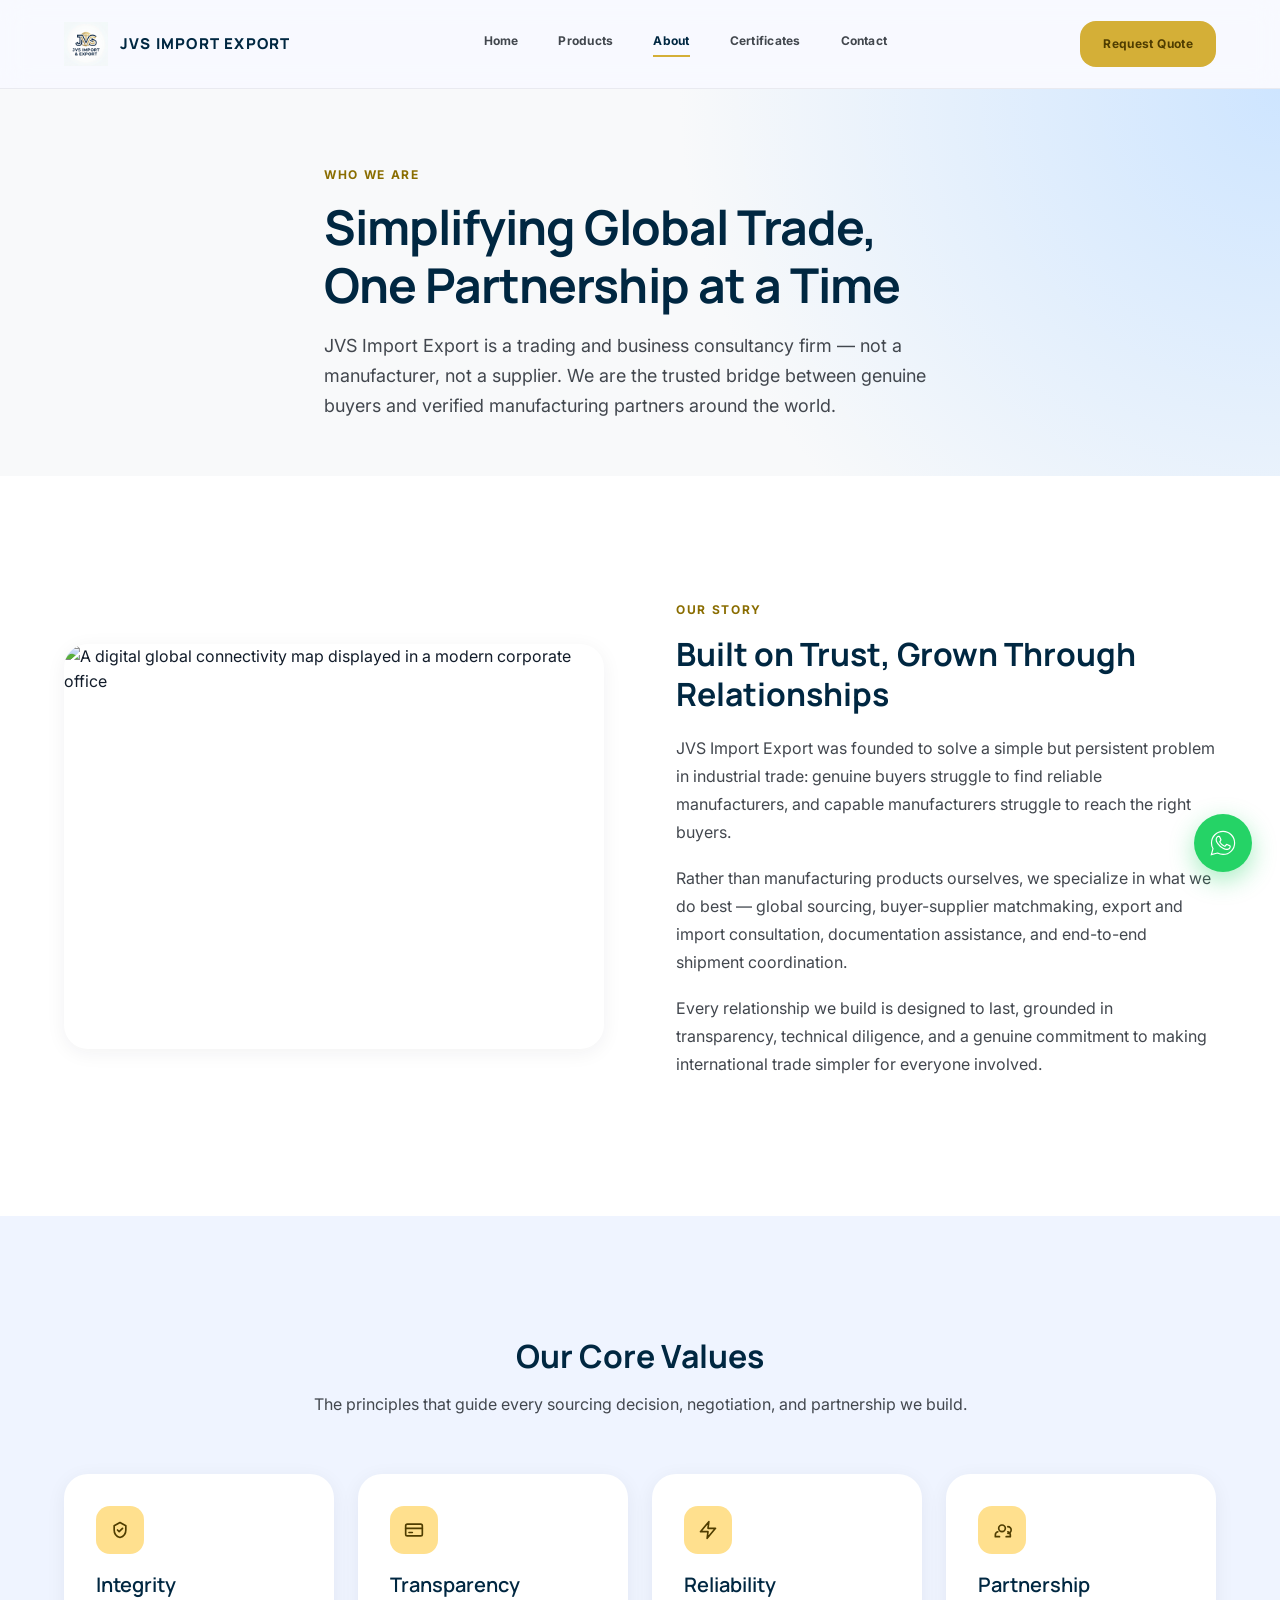
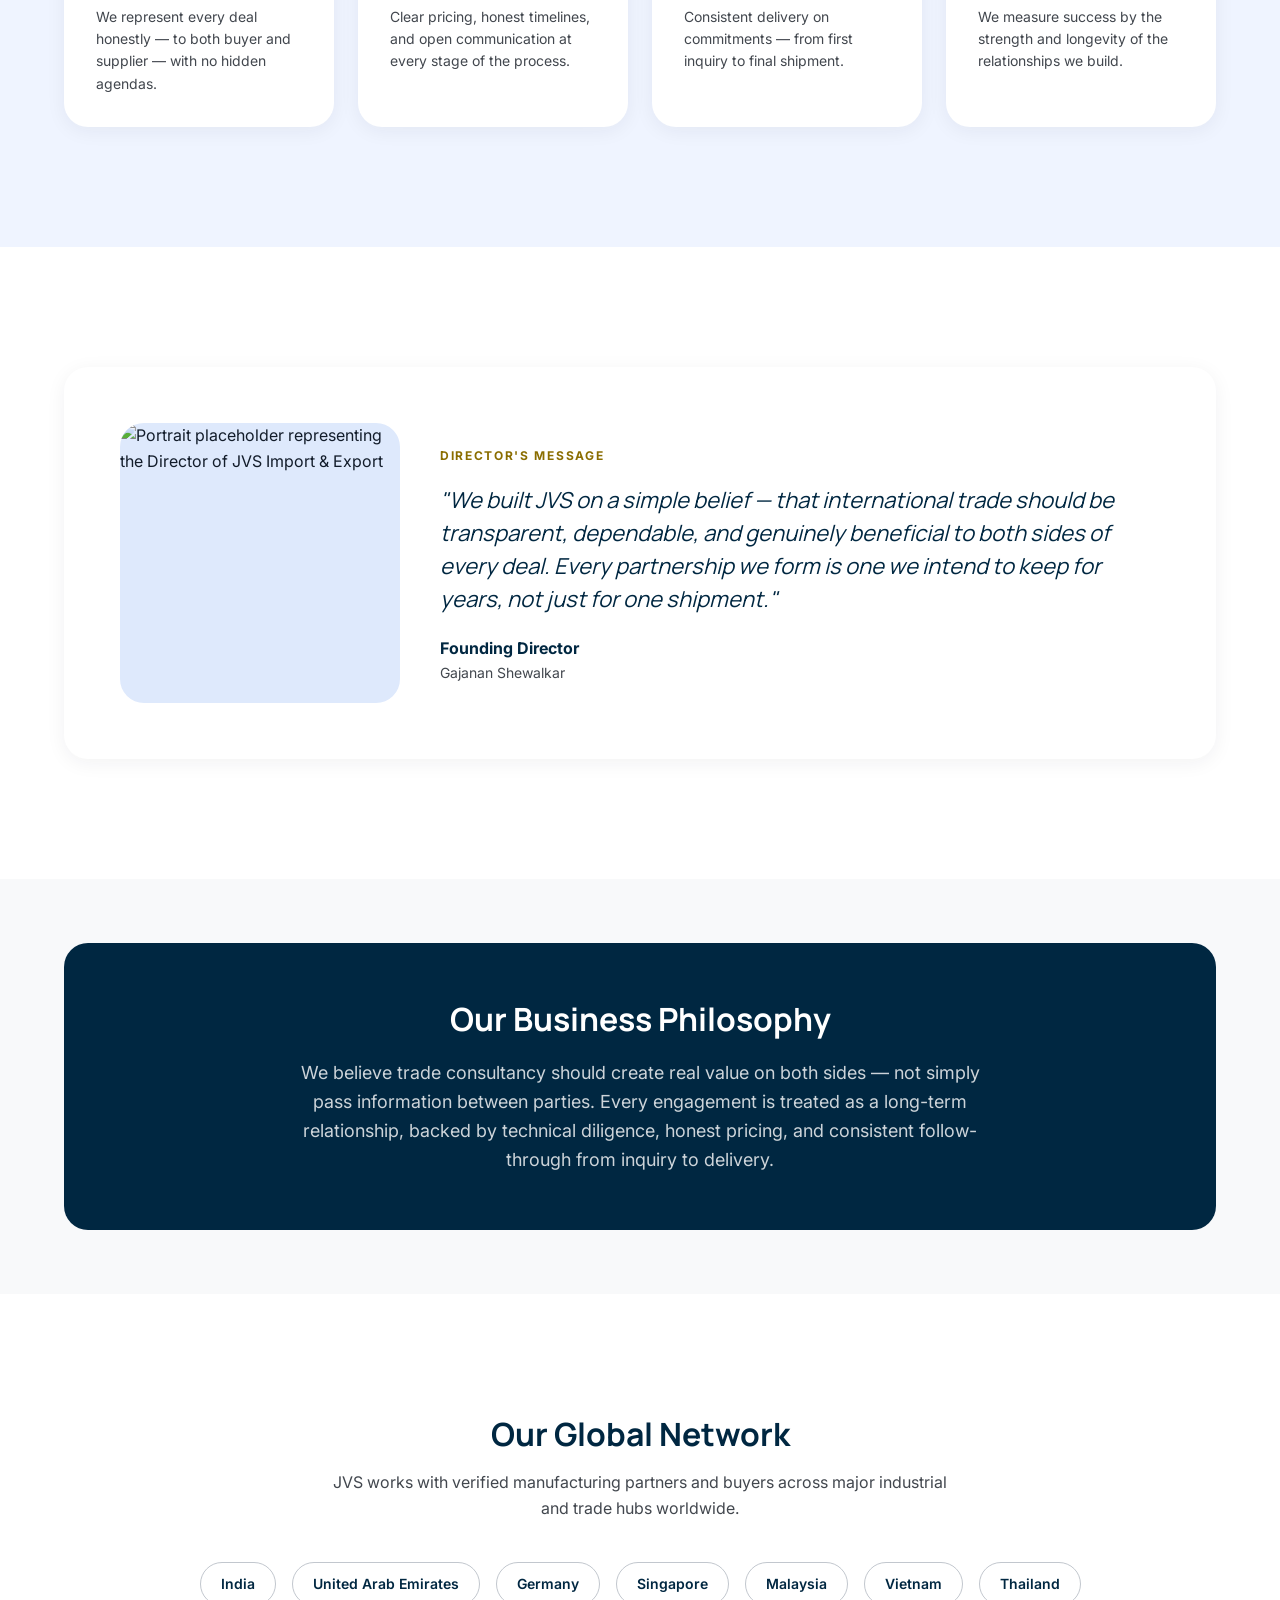
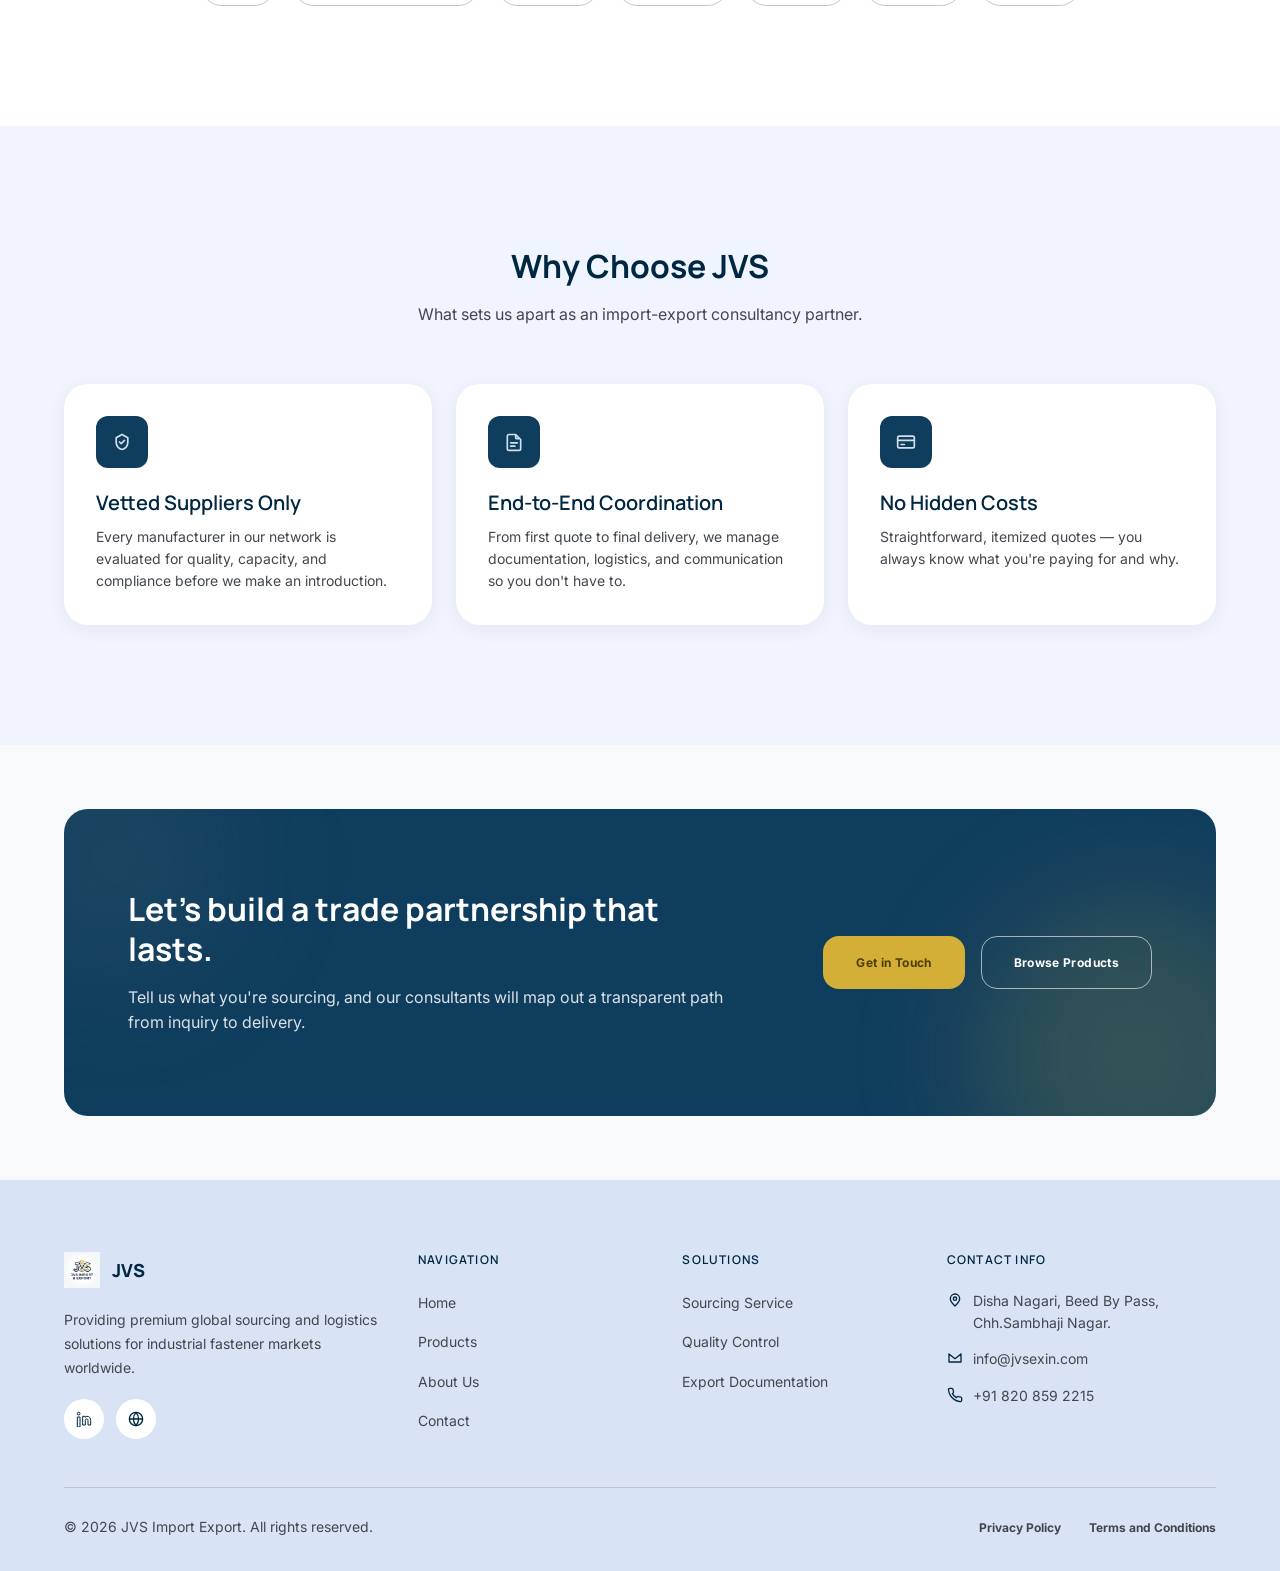
==== commit 0ddd906e: "Update company contact information" ====
--- a/about.html
+++ b/about.html
@@ -252,7 +252,7 @@
   </svg>
 
 </a>
-          <a href="#" aria-label="JVS company website">
+          <a href="https://jvsexin.com" aria-label="JVS company website">
             <svg class="icon icon--sm" viewBox="0 0 24 24"><circle cx="12" cy="12" r="10" stroke-width="2"/><path d="M2 12h20M12 2a15 15 0 0 1 0 20 15 15 0 0 1 0-20z" stroke-width="2"/></svg>
           </a>
         </div>
@@ -282,7 +282,7 @@
         </div>
         <div class="footer-contact-item">
           <svg class="icon icon--sm" viewBox="0 0 24 24"><path d="M3 6l9 7 9-7M3 6v12h18V6" stroke-width="2" stroke-linecap="round" stroke-linejoin="round"/></svg>
-          <span>contact@jvs-trade.com</span>
+          <span>info@jvsexin.com</span>
         </div>
         <div class="footer-contact-item">
           <svg class="icon icon--sm" viewBox="0 0 24 24"><path d="M22 16.9v3a2 2 0 0 1-2.2 2 19.8 19.8 0 0 1-8.6-3 19.5 19.5 0 0 1-6-6 19.8 19.8 0 0 1-3-8.7A2 2 0 0 1 4.1 2h3a2 2 0 0 1 2 1.7c.1 1 .3 2 .6 3a2 2 0 0 1-.5 2.1L8 10a16 16 0 0 0 6 6l1.2-1.2a2 2 0 0 1 2.1-.5c1 .3 2 .5 3 .6a2 2 0 0 1 1.7 2z" stroke-width="2" stroke-linecap="round" stroke-linejoin="round"/></svg>
